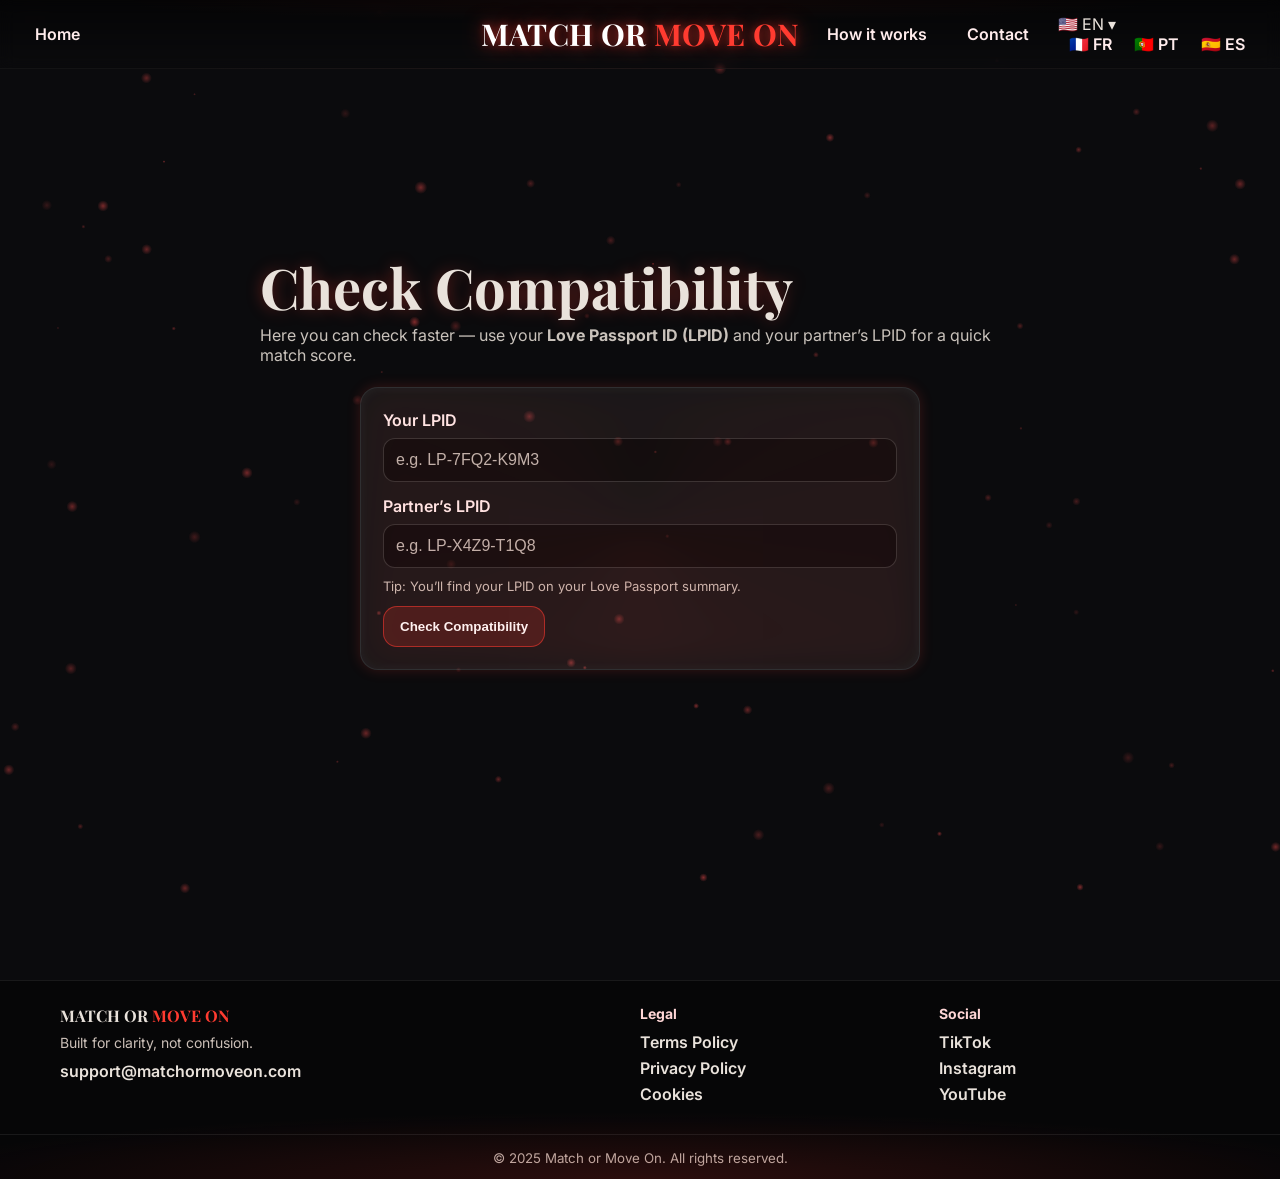
==== compatibility.html @ 6c951131 "compatibility.html" ====
<!DOCTYPE html>
<html lang="en">
<head>
<meta charset="UTF-8"/>
<meta name="viewport" content="width=device-width, initial-scale=1, maximum-scale=1, user-scalable=no">
<title>Compatibility Test — Match or Move On</title>

<link rel="preconnect" href="https://fonts.gstatic.com" crossorigin>
<link href="https://fonts.googleapis.com/css2?family=Inter:wght@400;600&family=Playfair+Display:wght@700&display=swap" rel="stylesheet">

<style>
  :root{ --bg:#0b0b0d; --text:#e9e2db; --muted:#c9c2bb; --rose:#ff3b30; --glass:rgba(255,255,255,.05); }
  *{box-sizing:border-box}
  html,body{height:100%}
  body{
    margin:0;color:var(--text);overflow-x:hidden;
    font-family:Inter,system-ui,-apple-system,Segoe UI,Roboto,Arial;background:var(--bg)
  }

  /* layers */
  #sparks{position:fixed;inset:0;z-index:0;pointer-events:none}
  .bg-float{position:fixed;inset:0;z-index:1;pointer-events:none;overflow:hidden}

  /* NAV (cohérente avec le site) */
  .nav{
    position:fixed;top:0;left:0;right:0;z-index:6;display:grid;
    grid-template-columns:1fr auto 1fr;align-items:center;
    padding:14px 24px;backdrop-filter:blur(8px);
    background:linear-gradient(to bottom,rgba(0,0,0,.55),rgba(0,0,0,0)),
               radial-gradient(70% 50% at 50% 0%,rgba(255,59,48,.10),transparent 60%);
    border-bottom:1px solid rgba(255,255,255,.06)
  }
  .nav-left{justify-self:start}
  .nav-left a{color:#ffecec;text-decoration:none;font-weight:600;padding:8px 10px;border-radius:12px;border:1px solid transparent}
  .nav-left a:hover{border-color:rgba(255,59,48,.45);background:rgba(255,59,48,.10)}
  .logo-neon{
    justify-self:center;font-family:"Playfair Display",serif;font-weight:700;letter-spacing:.35px;
    font-size:clamp(18px,2.4vw,30px);color:#fff;text-transform:uppercase;white-space:nowrap;
    text-shadow:0 0 20px rgba(255,59,48,.65),0 0 8px rgba(255,59,48,.45)
  }
  .logo-neon .accent{color:var(--rose)}
  .nav-right{justify-self:end;display:flex;gap:18px;align-items:center}
  .nav-right a{color:#ffecec;text-decoration:none;font-weight:600;padding:8px 10px;border-radius:12px;border:1px solid transparent}
  .nav-right a:hover{border-color:rgba(255,59,48,.45);background:rgba(255,59,48,.10)}

  /* PAGE */
  .wrap{
    position:relative;z-index:2;min-height:100vh;display:flex;align-items:center;justify-content:center;
    padding:120px 20px 92px
  }
  .page{max-width:min(980px,94vw)}
  .page h1{
    font-family:"Playfair Display",serif;font-size:clamp(34px,5.6vw,56px);line-height:1.05;margin:0 0 8px;
    text-shadow:0 0 16px rgba(255,59,48,.35)
  }
  .lead{color:var(--muted);margin:6px 0 22px;max-width:760px}

  /* CARD */
  .compat-card{
    position:relative;background:var(--glass);
    border:1px solid rgba(255,255,255,.10);border-radius:18px;padding:22px;
    box-shadow:0 0 14px rgba(255,59,48,.18), inset 0 0 12px rgba(255,255,255,.06);
    overflow:hidden;max-width:560px;margin:0 auto
  }
  .compat-card::before{
    content:"";position:absolute;inset:-2px;border-radius:20px;
    background:conic-gradient(from 180deg, rgba(255,59,48,.55), rgba(255,59,48,.15), rgba(255,59,48,.55));
    filter:blur(18px);opacity:.18;pointer-events:none;
  }

  .field{display:grid;gap:8px;margin-bottom:14px}
  .field label{font-weight:600;color:#ffecec}
  .input{
    width:100%;padding:12px 12px;border-radius:12px;border:1px solid rgba(255,255,255,.16);
    background:rgba(0,0,0,.4);color:#fff;outline:none;font-size:16px
  }
  .input::placeholder{color:#bfb7b0}
  .input:focus{
    border-color:rgba(255,59,48,.65);
    box-shadow:0 0 0 3px rgba(255,59,48,.18), 0 8px 24px rgba(255,59,48,.18) inset;
    background:rgba(0,0,0,.5);
  }

  .hint{font-size:13px;color:#cbbfb7;margin:-4px 0 12px}
  .actions{display:flex;gap:10px;align-items:center;flex-wrap:wrap}
  .btn{
    display:inline-block;text-decoration:none;color:#fff;font-weight:700;border-radius:14px;
    padding:12px 16px;border:1px solid rgba(255,59,48,.55);background:rgba(255,59,48,.18);cursor:pointer
  }
  .btn:hover{background:rgba(255,59,48,.24)}
  .result{
    margin-top:16px;border-radius:14px;padding:16px;background:rgba(255,59,48,.10);
    box-shadow:inset 0 0 10px rgba(255,59,48,.22);display:none;text-align:center
  }
  .score{font-size:26px;font-weight:800;color:#fff;text-shadow:0 0 12px rgba(255,59,48,.55)}
  .cta-mini{font-size:14px;color:#e8ddd5;margin-top:8px}

  /* FOOTER */
  .site-footer{margin-top:80px;background:rgba(0,0,0,.45);border-top:1px solid rgba(255,255,255,.08);position:relative;overflow:hidden}
  .site-footer::before{content:"";position:absolute;inset:auto -20% 0 -20%;height:120px;
    background:radial-gradient(60% 80% at 50% 100%, rgba(255,59,48,.15), transparent 70%);pointer-events:none}
  .site-footer .f-wrap{max-width:1200px;margin:0 auto;padding:24px 20px;display:grid;grid-template-columns:2fr 1fr 1fr;gap:18px}
  .site-footer .f-col h4{margin:0 0 10px;font-size:14px;color:#ffd6d6}
  .site-footer .brand-title{font-family:"Playfair Display",serif;font-weight:700}
  .site-footer .brand-title span{color:var(--rose)}
  .site-footer .tag{margin:8px 0 10px;color:#cbbfb7;font-size:14px}
  .site-footer a{display:block;color:#e9e2db;text-decoration:none;margin:6px 0;font-weight:600}
  .site-footer a:hover{color:var(--rose)}
  .site-footer .f-bottom{border-top:1px solid rgba(255,255,255,.08);text-align:center;padding:12px 16px;color:#b9b1aa}

  /* MOBILE */
  @media (max-width:768px){
    .nav{display:flex;flex-wrap:wrap;gap:8px 12px;padding:10px 12px}
    .logo-neon{order:0;width:100%;text-align:center;font-size:clamp(16px,5.2vw,22px)}
    .nav-left{order:1}
    .nav-right{order:1;margin-left:auto;display:flex;gap:14px;align-items:center}
    .nav-left a,.nav-right a{font-size:14px}
    .wrap{padding-top:112px}
    .site-footer .f-wrap{grid-template-columns:1fr;text-align:center}
    .site-footer .f-bottom{padding:10px 14px;font-size:12px}
  }
</style>
</head>
<body>

<!-- background sparkles -->
<canvas id="sparks"></canvas>
<div class="bg-float" id="hearts"></div>


  <!-- NAV -->
<nav class="nav">
  <div class="nav-left"><a href="index.html">Home</a></div>
  <div class="logo-neon">MATCH OR <span class="accent">MOVE ON</span></div>
  <div class="nav-right">
    <a href="how-it-works.html">How it works</a>
    <a href="contact.html" aria-current="page">Contact</a>
    <div class="lang" id="lang">
      <div class="lang-current" id="langBtn">🇺🇸 EN ▾</div>
      <div class="lang-menu" id="langMenu">
        <a href="index-fr.html">🇫🇷 FR</a><a href="index-pt.html">🇵🇹 PT</a><a href="index-es.html">🇪🇸 ES</a>
      </div>
    </div>
  </div>
</nav>


<main class="wrap">
  <section class="page">
    <h1>Check Compatibility</h1>
    <p class="lead">Here you can check faster — use your <b>Love Passport ID (LPID)</b> and your partner’s LPID for a quick match score.</p>

    <div class="compat-card">
      <div class="field">
        <label for="myID">Your LPID</label>
        <input class="input" id="myID" placeholder="e.g. LP-7FQ2-K9M3" autocomplete="off">
      </div>

      <div class="field">
        <label for="partnerID">Partner’s LPID</label>
        <input class="input" id="partnerID" placeholder="e.g. LP-X4Z9-T1Q8" autocomplete="off">
      </div>

      <div class="hint">Tip: You’ll find your LPID on your Love Passport summary.</div>

      <div class="actions">
        <button class="btn" id="checkBtn">Check Compatibility</button>
      </div>

      <div id="result" class="result">
        <!-- filled by JS -->
      </div>
    </div>
  </section>
</main>

<footer class="site-footer">
  <div class="f-wrap">
    <div class="f-col brand">
      <div class="brand-title">MATCH OR <span>MOVE ON</span></div>
      <p class="tag">Built for clarity, not confusion.</p>
      <a href="mailto:support@matchormoveon.com">support@matchormoveon.com</a>
    </div>
    <nav class="f-col legal">
      <h4>Legal</h4>
      <a href="terms.html">Terms Policy</a>
      <a href="privacy.html">Privacy Policy</a>
      <a href="cookies.html">Cookies</a>
    </nav>
    <div class="f-col social">
      <h4>Social</h4>
      <a href="https://tiktok.com">TikTok</a>
      <a href="https://instagram.com">Instagram</a>
      <a href="https://youtube.com">YouTube</a>
    </div>
  </div>
  <div class="f-bottom"><small>© 2025 Match or Move On. All rights reserved.</small></div>
</footer>

<!-- SPARKLES -->
<script>
const s=document.getElementById('sparks'),ctx=s.getContext('2d');let W,H,PS;
function size(){W=s.width=innerWidth;H=s.height=innerHeight;
  const n=Math.min(140,Math.floor(W*H/14000));
  PS=Array.from({length:n},()=>({x:Math.random()*W,y:Math.random()*H,r:Math.random()*1.8+.4,a:Math.random()*6.28,s:Math.random()*.45+.12,o:Math.random()*.35+.15}));
}
function loop(){ctx.clearRect(0,0,W,H);
  for(const p of PS){p.a+=.0028;p.x+=Math.cos(p.a)*p.s;p.y+=Math.sin(p.a)*p.s*.45;
    if(p.x<-10)p.x=W+10;if(p.x>W+10)p.x=-10;if(p.y<-10)p.y=H+10;if(p.y>H+10)p.y=-10;
    const g=ctx.createRadialGradient(p.x,p.y,0,p.x,p.y,p.r*3);g.addColorStop(0,`rgba(255,80,80,${p.o})`);g.addColorStop(1,'rgba(255,80,80,0)');
    ctx.fillStyle=g;ctx.beginPath();ctx.arc(p.x,p.y,p.r*3,0,6.28);ctx.fill();}
  requestAnimationFrame(loop);
}
addEventListener('resize',size);size();loop();
</script>

<!-- COMPAT JS (MVP: score simulé) -->
<script>
document.getElementById('checkBtn').addEventListener('click', ()=>{
  const myID=document.getElementById('myID').value.trim();
  const partnerID=document.getElementById('partnerID').value.trim();
  const box=document.getElementById('result');

  if(!myID || !partnerID){
    box.style.display='block';
    box.innerHTML='⚠️ Please enter both LPIDs.';
    return;
  }

  // TODO: remplacer par appel API réel plus tard
  const score=Math.floor(Math.random()*41)+60; // 60–100
  box.style.display='block';
  box.innerHTML = `
    <div class="score">${score}% match</div>
    <div class="cta-mini" style="margin-top:10px">
      Want to know why it’s ${score}%?<br>
      Discover the strengths and the challenges of your match.<br>
      <strong>Unlock full report for $4.99</strong>.
    </div>
  `;
});
</script>

</body>
</html>
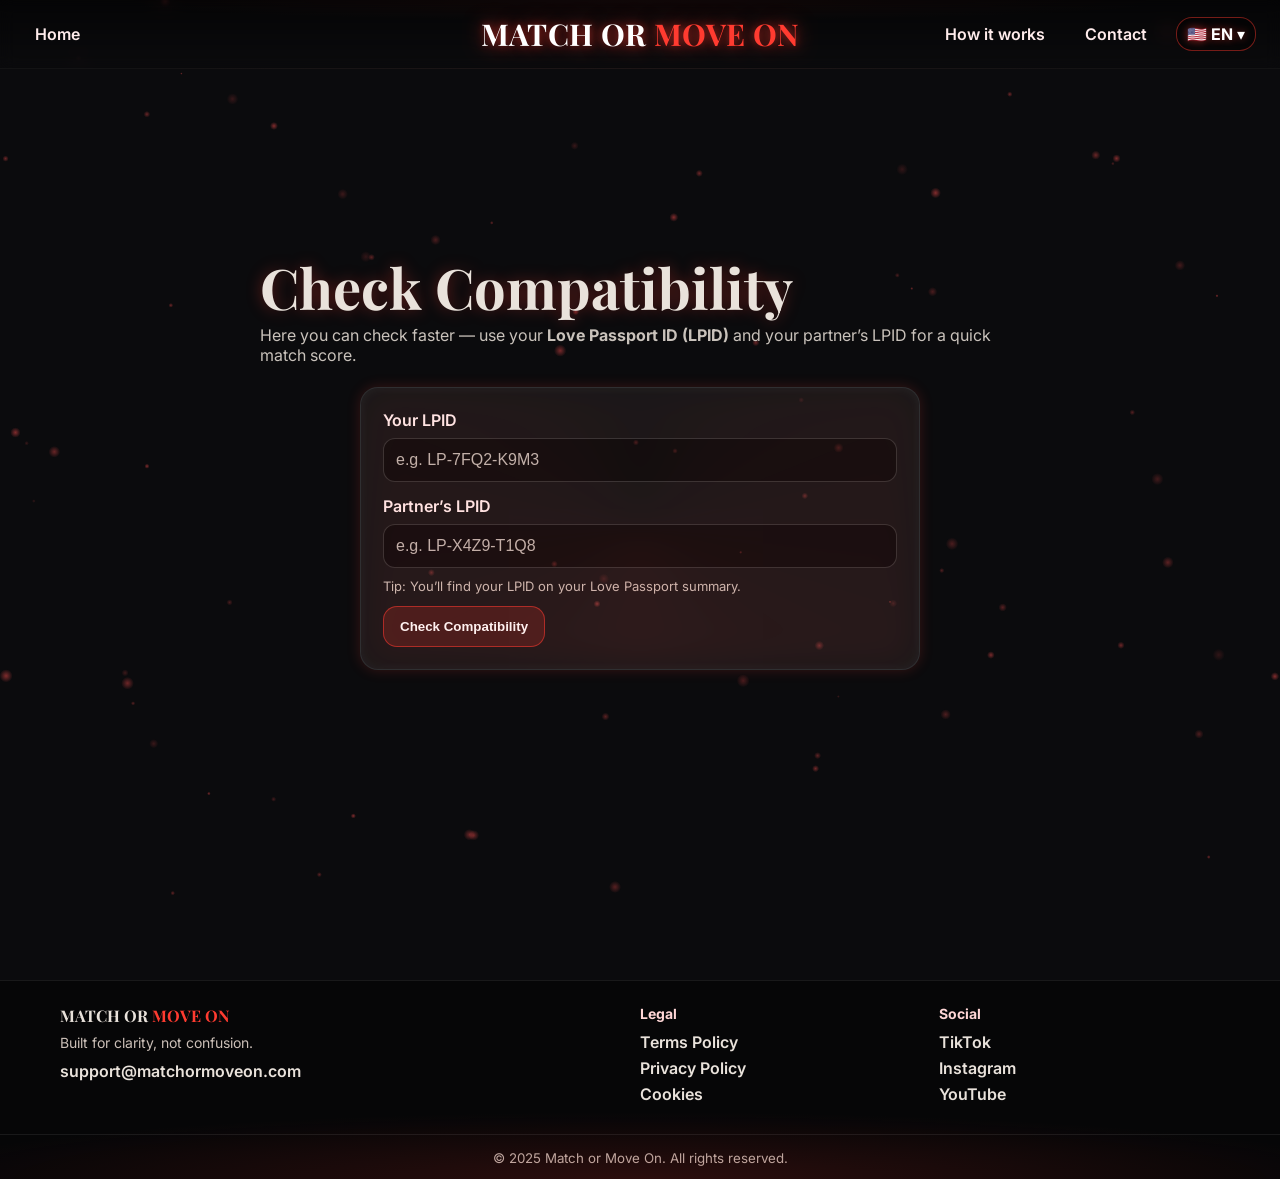
==== commit 5b5a4b3f: "compatibility.html" ====
--- a/compatibility.html
+++ b/compatibility.html
@@ -17,6 +17,20 @@
     font-family:Inter,system-ui,-apple-system,Segoe UI,Roboto,Arial;background:var(--bg)
   }
 
+ /* languages */
+  .lang{position:relative;z-index:10}
+  .lang-current{display:flex;align-items:center;gap:6px;background:rgba(0,0,0,.45);color:#fff;
+    border:1px solid rgba(255,59,48,.45);padding:6px 10px;border-radius:16px;font-weight:700;cursor:pointer;
+    text-shadow:0 0 8px rgba(255,59,48,.55); user-select:none}
+  .lang-menu{position:absolute;right:0;top:115%;display:none;flex-direction:column;gap:6px;
+    background:rgba(0,0,0,.8);border:1px solid rgba(255,59,48,.45);border-radius:12px;padding:8px;max-height:50vh;overflow:auto}
+  .lang.open .lang-menu{display:flex}
+  @media (hover:hover){ .lang:hover .lang-menu{display:flex} }
+  .lang-menu a{color:#fff;text-decoration:none;font-weight:600;padding:6px 10px;border-radius:10px}
+  .lang-menu a:hover{background:rgba(255,59,48,.12)}
+
+
+  
   /* layers */
   #sparks{position:fixed;inset:0;z-index:0;pointer-events:none}
   .bg-float{position:fixed;inset:0;z-index:1;pointer-events:none;overflow:hidden}
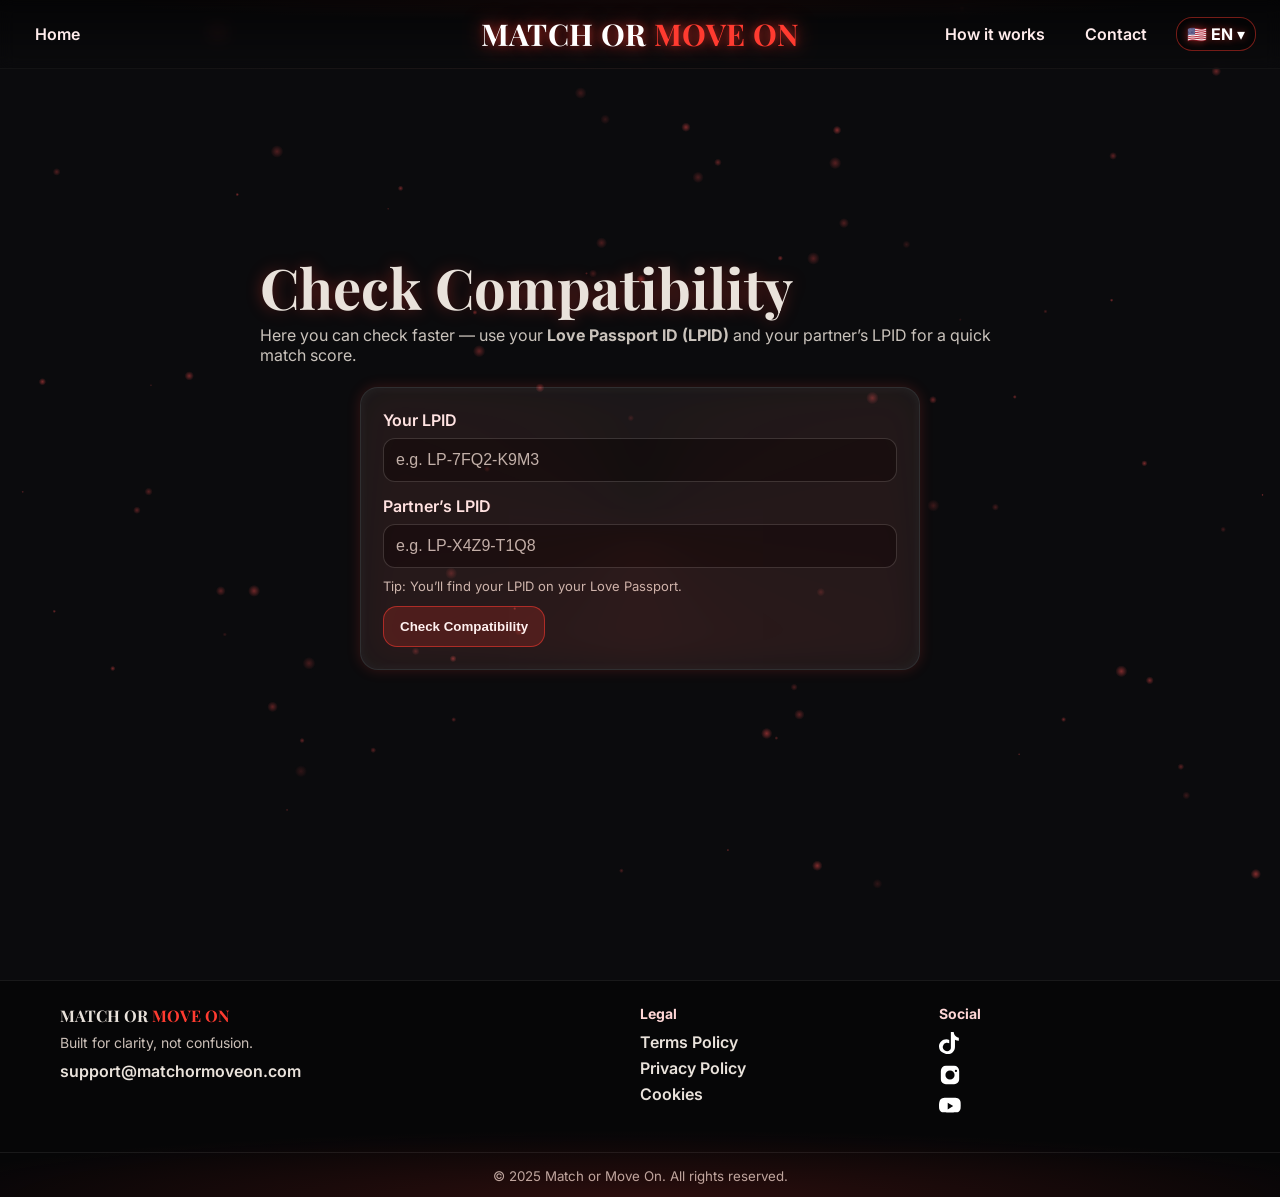
==== commit 6c66c2a9: "compatibility.html" ====
--- a/compatibility.html
+++ b/compatibility.html
@@ -175,7 +175,7 @@
         <input class="input" id="partnerID" placeholder="e.g. LP-X4Z9-T1Q8" autocomplete="off">
       </div>
 
-      <div class="hint">Tip: You’ll find your LPID on your Love Passport summary.</div>
+      <div class="hint">Tip: You’ll find your LPID on your Love Passport.</div>
 
       <div class="actions">
         <button class="btn" id="checkBtn">Check Compatibility</button>
@@ -188,24 +188,41 @@
   </section>
 </main>
 
-<footer class="site-footer">
+<!-- FOOTER -->
+<footer class="site-footer" id="footer">
   <div class="f-wrap">
     <div class="f-col brand">
       <div class="brand-title">MATCH OR <span>MOVE ON</span></div>
       <p class="tag">Built for clarity, not confusion.</p>
-      <a href="mailto:support@matchormoveon.com">support@matchormoveon.com</a>
-    </div>
+      <a class="mail" href="mailto:support@matchormoveon.com">support@matchormoveon.com</a>
+    </div>
+
     <nav class="f-col legal">
       <h4>Legal</h4>
       <a href="terms.html">Terms Policy</a>
       <a href="privacy.html">Privacy Policy</a>
       <a href="cookies.html">Cookies</a>
     </nav>
+
     <div class="f-col social">
       <h4>Social</h4>
-      <a href="https://tiktok.com">TikTok</a>
-      <a href="https://instagram.com">Instagram</a>
-      <a href="https://youtube.com">YouTube</a>
+      <div class="icons">
+        <a href="https://tiktok.com" aria-label="TikTok">
+          <svg xmlns="http://www.w3.org/2000/svg" width="22" height="22" fill="white" viewBox="0 0 24 24">
+            <path d="M12.72 0h3.33c.1 1.56.7 3.04 1.7 4.2 1 1.18 2.4 1.93 3.9 2.07v3.39c-1.47-.05-2.94-.42-4.23-1.15v7.73c0 4.38-3.57 7.96-7.96 7.96-1.54 0-3.04-.46-4.33-1.31A7.96 7.96 0 0 1 0 15.96c0-4.39 3.57-7.96 7.96-7.96 1.1 0 2.2.24 3.21.68v3.68a4.57 4.57 0 0 0-3.21-.68 4.58 4.58 0 0 0-3.65 3.48 4.57 4.57 0 0 0 7.54 4.56c.69-.6 1.11-1.48 1.1-2.4V0Z"/>
+          </svg>
+        </a>
+        <a href="https://instagram.com" aria-label="Instagram">
+          <svg xmlns="http://www.w3.org/2000/svg" width="22" height="22" fill="white" viewBox="0 0 24 24">
+            <path d="M7.5 2h9a5.5 5.5 0 0 1 5.5 5.5v9A5.5 5.5 0 0 1 16.5 22h-9A5.5 5.5 0 0 1 2 16.5v-9A5.5 5.5 0 0 1 7.5 2ZM12 7a5 5 0 1 0 0 10 5 5 0 0 0 0-10Zm6.5-.75a1.25 1.25 0 1 0 0 2.5 1.25 1.25 0 0 0 0-2.5Z"/>
+          </svg>
+        </a>
+        <a href="https://youtube.com" aria-label="YouTube">
+          <svg xmlns="http://www.w3.org/2000/svg" width="22" height="22" fill="white" viewBox="0 0 24 24">
+            <path d="M23.5 6.2c-.2-1.2-.8-2.3-1.7-3-1-.8-2.2-.9-2.7-1C16.1 2 12 2 12 2s-4.1 0-7.1.2c-.5.1-1.7.2-2.7 1-1 .7-1.5 1.8-1.7 3C0 7.4 0 10 0 10s0 2.6.2 3.8c.2 1.2.8 2.3 1.7 3 1 .8 2.3.9 2.8 1C7.9 18 12 18 12 18s4.1 0 7.1-.2c.5-.1 1.7-.2 2.7-1 .9-.7 1.5-1.8 1.7-3 .2-1.2.2-3.8.2-3.8s0-2.6-.2-3.8zM9.5 14.6V7.4L15.5 11 9.5 14.6z"/>
+          </svg>
+        </a>
+      </div>
     </div>
   </div>
   <div class="f-bottom"><small>© 2025 Match or Move On. All rights reserved.</small></div>
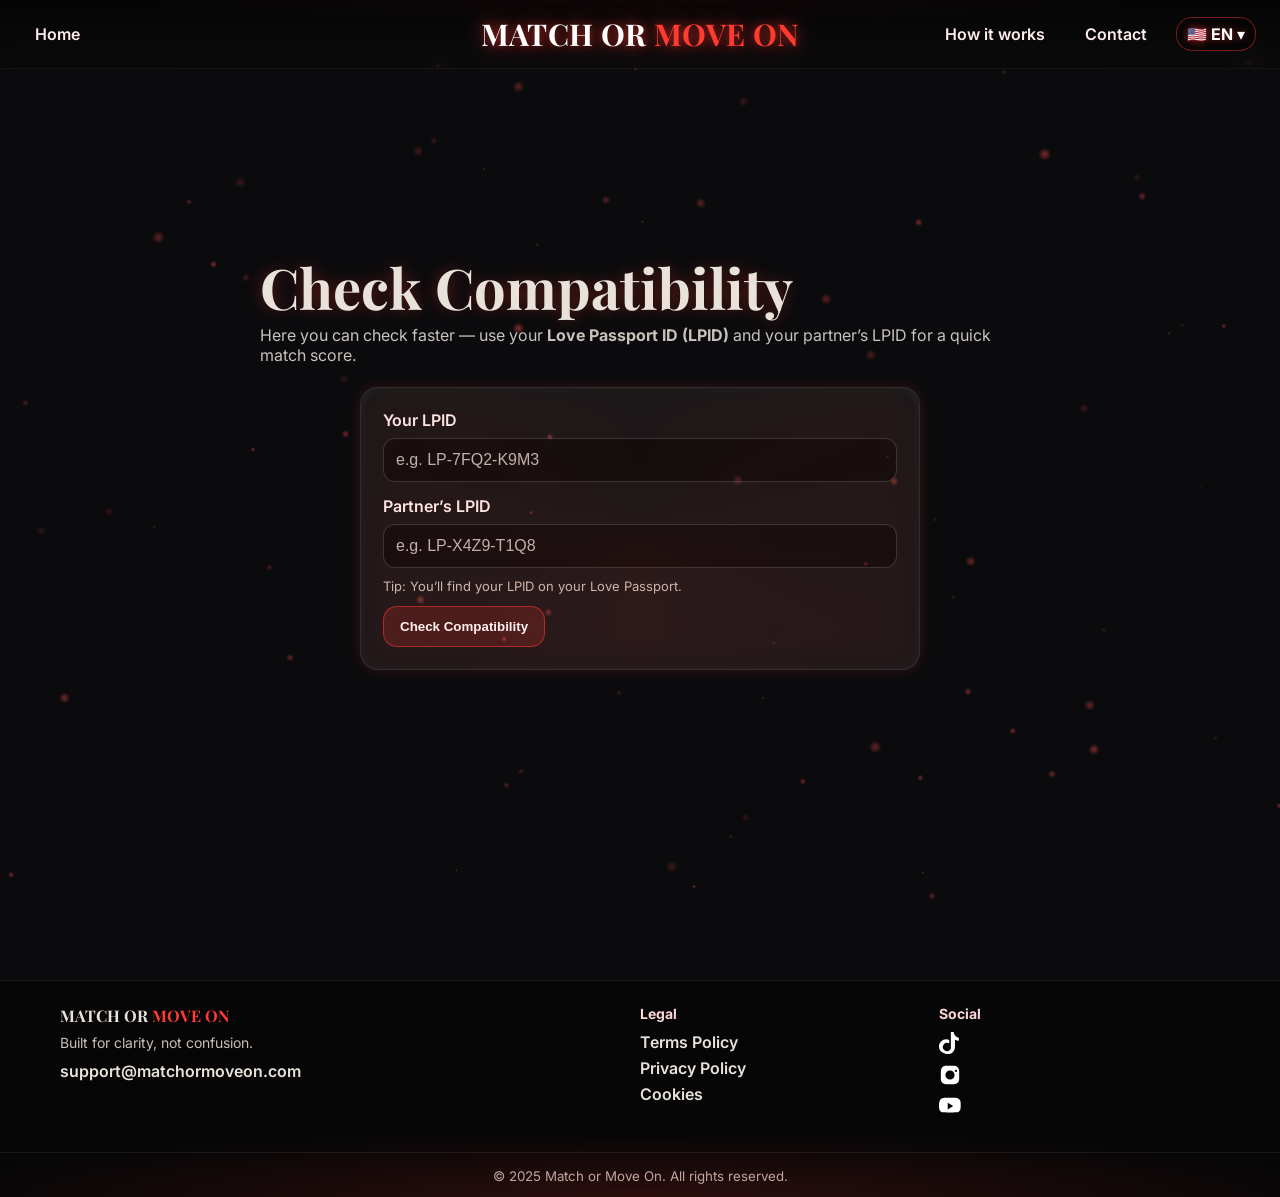
==== commit 2d53bcea: "compatibility.html" ====
--- a/compatibility.html
+++ b/compatibility.html
@@ -34,6 +34,25 @@
   /* layers */
   #sparks{position:fixed;inset:0;z-index:0;pointer-events:none}
   .bg-float{position:fixed;inset:0;z-index:1;pointer-events:none;overflow:hidden}
+
+  /* floating items (hearts) */
+  .float-item{
+    position:absolute;top:100vh;left:0;width:var(--w,48px);height:auto;opacity:.95;
+    filter:drop-shadow(0 8px 18px rgba(255,59,48,.45));
+    transform:translateX(var(--x,0)) translateY(0) rotate(var(--r,0deg));
+    animation:floatUp var(--t,22s) linear infinite, spin var(--spin,18s) linear infinite;
+    will-change:transform,opacity
+  }
+  @keyframes floatUp{
+    0%{transform:translateX(var(--x,0)) translateY(0) rotate(var(--r,0deg));opacity:0}
+    10%{opacity:1}
+    100%{transform:translateX(calc(var(--x,0) + 40px)) translateY(-120vh) rotate(var(--rEnd,360deg));opacity:0}
+  }
+  @keyframes spin{
+    0%{filter:drop-shadow(0 8px 18px rgba(255,59,48,.45))}
+    50%{filter:drop-shadow(0 12px 26px rgba(255,59,48,.60))}
+    100%{filter:drop-shadow(0 8px 18px rgba(255,59,48,.45))}
+  }
 
   /* NAV (cohérente avec le site) */
   .nav{
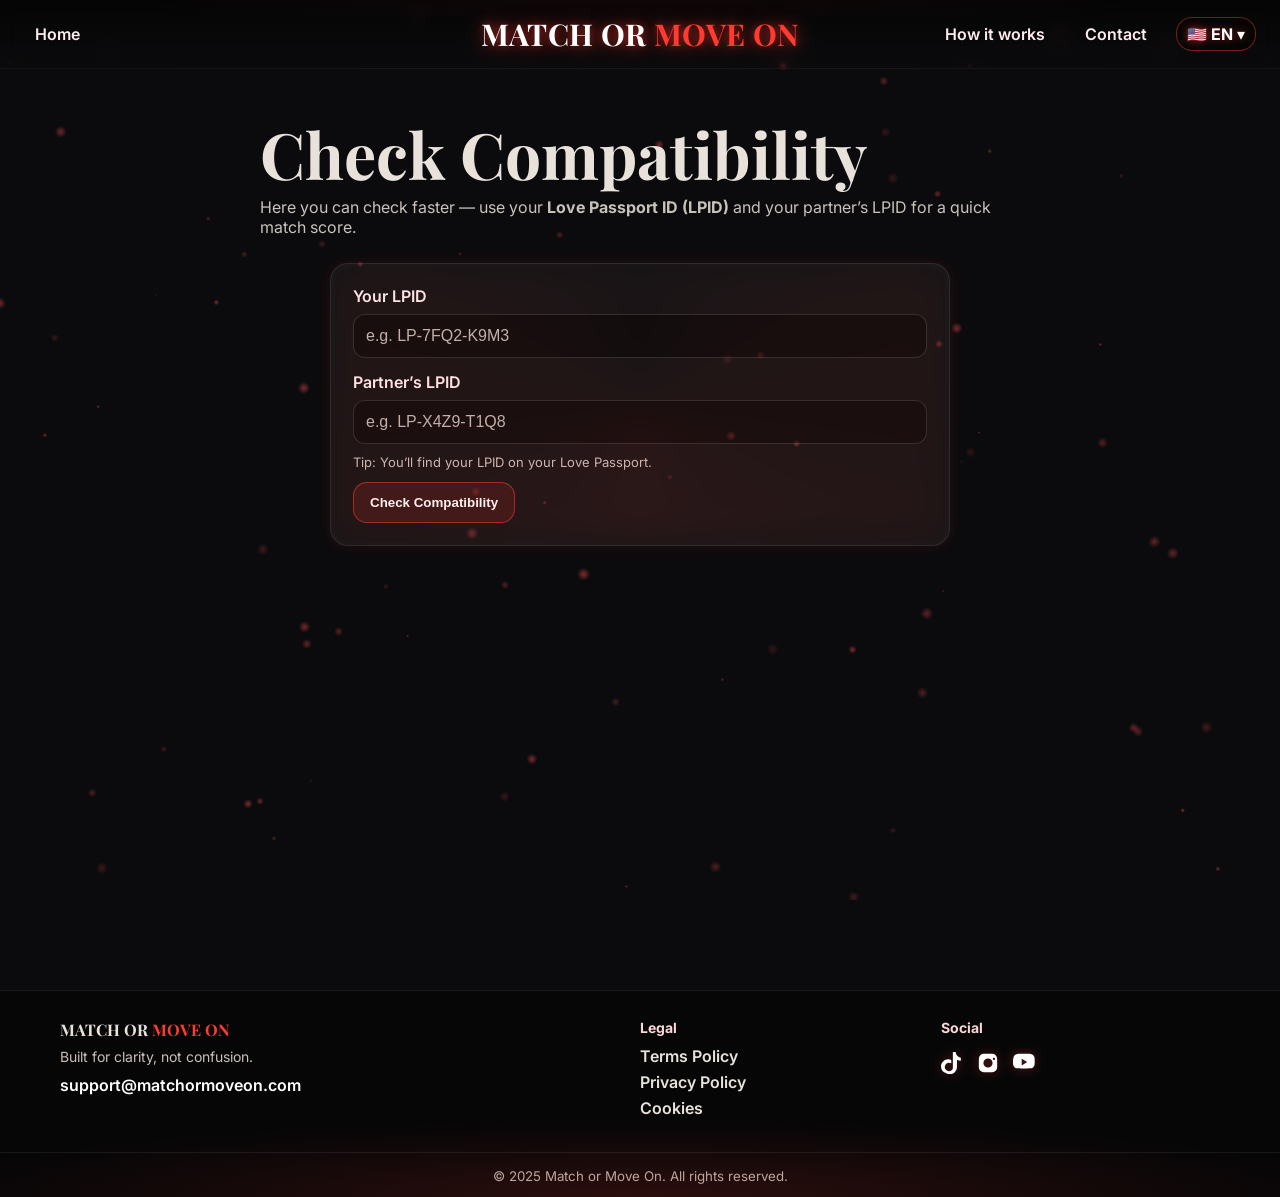
==== commit 9528cc44: "compatibility.html" ====
--- a/compatibility.html
+++ b/compatibility.html
@@ -9,15 +9,33 @@
 <link href="https://fonts.googleapis.com/css2?family=Inter:wght@400;600&family=Playfair+Display:wght@700&display=swap" rel="stylesheet">
 
 <style>
-  :root{ --bg:#0b0b0d; --text:#e9e2db; --muted:#c9c2bb; --rose:#ff3b30; --glass:rgba(255,255,255,.05); }
+  :root{ --bg:#0b0b0d; --text:#e9e2db; --muted:#c9c2bb; --rose:#ff3b30; --glass:rgba(255,255,255,.04); }
   *{box-sizing:border-box}
   html,body{height:100%}
-  body{
-    margin:0;color:var(--text);overflow-x:hidden;
-    font-family:Inter,system-ui,-apple-system,Segoe UI,Roboto,Arial;background:var(--bg)
-  }
-
- /* languages */
+  body{margin:0;color:var(--text);overflow-x:hidden;font-family:Inter,system-ui,-apple-system,Segoe UI,Roboto,Arial;background:var(--bg)}
+
+  /* layers */
+  #sparks{position:fixed;inset:0;z-index:0;pointer-events:none}
+  .bg-float{position:fixed;inset:0;z-index:1;pointer-events:none;overflow:hidden}
+
+  /* NAV (inchangée visuellement — comme contact.html) */
+  .nav{position:fixed;top:0;left:0;right:0;z-index:6;display:grid;grid-template-columns:1fr auto 1fr;align-items:center;
+    padding:14px 24px;backdrop-filter:blur(8px);
+    background:linear-gradient(to bottom,rgba(0,0,0,.55),rgba(0,0,0,0)),
+               radial-gradient(70% 50% at 50% 0%,rgba(255,59,48,.10),transparent 60%);
+    border-bottom:1px solid rgba(255,255,255,.06)}
+  .nav-left{justify-self:start}
+  .nav-left a{color:#ffecec;text-decoration:none;font-weight:600;padding:8px 10px;border-radius:12px;border:1px solid transparent}
+  .nav-left a:hover{border-color:rgba(255,59,48,.45);background:rgba(255,59,48,.10)}
+  .logo-neon{justify-self:center;font-family:"Playfair Display",serif;font-weight:700;letter-spacing:.35px;
+    font-size:clamp(18px,2.4vw,30px);color:#fff;text-transform:uppercase;white-space:nowrap;
+    text-shadow:0 0 20px rgba(255,59,48,.65),0 0 8px rgba(255,59,48,.45)}
+  .logo-neon .accent{color:var(--rose)}
+  .nav-right{justify-self:end;display:flex;gap:18px;align-items:center}
+  .nav-right a{color:#ffecec;text-decoration:none;font-weight:600;padding:8px 10px;border-radius:12px;border:1px solid transparent}
+  .nav-right a:hover{border-color:rgba(255,59,48,.45);background:rgba(255,59,48,.10)}
+
+  /* languages (identique à contact.html) */
   .lang{position:relative;z-index:10}
   .lang-current{display:flex;align-items:center;gap:6px;background:rgba(0,0,0,.45);color:#fff;
     border:1px solid rgba(255,59,48,.45);padding:6px 10px;border-radius:16px;font-weight:700;cursor:pointer;
@@ -29,13 +47,89 @@
   .lang-menu a{color:#fff;text-decoration:none;font-weight:600;padding:6px 10px;border-radius:10px}
   .lang-menu a:hover{background:rgba(255,59,48,.12)}
 
-
-  
-  /* layers */
-  #sparks{position:fixed;inset:0;z-index:0;pointer-events:none}
-  .bg-float{position:fixed;inset:0;z-index:1;pointer-events:none;overflow:hidden}
-
-  /* floating items (hearts) */
+  /* PAGE (comme contact.html) */
+  .wrap{position:relative;z-index:2;min-height:100vh;display:flex;align-items:flex-start;justify-content:center;padding:120px 20px 92px}
+  .page{max-width:min(1200px,94vw)}
+  .page h1{font-family:"Playfair Display",serif;font-size:clamp(34px,5.6vw,64px);line-height:1.05;margin:0 0 10px}
+  .lead{color:var(--muted);margin:6px 0 26px;max-width:760px}
+
+  /* === Carte compat : applique le style de .contact-card sans changer le HTML === */
+  .compat-card{
+    position:relative;background:var(--glass);
+    border:1px solid rgba(255,255,255,.10);border-radius:18px;padding:22px;
+    box-shadow:0 0 14px rgba(255,59,48,.12), inset 0 0 12px rgba(255,255,255,.04);
+    overflow:hidden;max-width:620px;margin:0 auto;
+  }
+  .compat-card::before{
+    content:"";position:absolute;inset:-2px;border-radius:20px;
+    background:conic-gradient(from 180deg, rgba(255,59,48,.55), rgba(255,59,48,.15), rgba(255,59,48,.55));
+    filter:blur(18px);opacity:.18;pointer-events:none;
+  }
+
+  .field{display:grid;gap:8px;margin-bottom:14px}
+  .field label{font-weight:600;color:#ffecec}
+  .input{
+    width:100%;padding:12px 12px;border-radius:12px;border:1px solid rgba(255,255,255,.14);
+    background:rgba(0,0,0,.35);color:#fff;outline:none;
+    transition:border-color .15s ease, box-shadow .15s ease, background .15s ease;
+    font-size:16px;
+  }
+  .input::placeholder{color:#bfb7b0}
+  .input:focus{
+    border-color:rgba(255,59,48,.65);
+    box-shadow:0 0 0 3px rgba(255,59,48,.18), 0 8px 24px rgba(255,59,48,.18) inset;
+    background:rgba(0,0,0,.45);
+  }
+
+  .hint{font-size:13px;color:#cbbfb7;margin:-4px 0 12px}
+  .actions{display:flex;gap:10px;align-items:center;flex-wrap:wrap}
+  .btn{
+    display:inline-block;text-decoration:none;color:#fff;font-weight:700;border-radius:14px;
+    padding:12px 16px;border:1px solid rgba(255,59,48,.55);background:rgba(255,59,48,.14);cursor:pointer
+  }
+  .btn:hover{background:rgba(255,59,48,.20)}
+
+  .result{
+    margin-top:16px;border-radius:14px;padding:16px;background:rgba(255,59,48,.10);
+    box-shadow:inset 0 0 10px rgba(255,59,48,.22);display:none;text-align:center
+  }
+  .score{font-size:26px;font-weight:800;color:#fff;text-shadow:0 0 12px rgba(255,59,48,.55)}
+  .cta-mini{font-size:14px;color:#e8ddd5;margin-top:8px}
+
+  /* FOOTER (comme contact.html) */
+  .site-footer{margin-top:90px;background:rgba(0,0,0,.45);border-top:1px solid rgba(255,255,255,.08);position:relative;overflow:hidden}
+  .site-footer::before{content:"";position:absolute;inset:auto -20% 0 -20%;height:140px;
+    background:radial-gradient(60% 80% at 50% 100%, rgba(255,59,48,.15), transparent 70%);pointer-events:none}
+  .site-footer .f-wrap{max-width:1200px;margin:0 auto;padding:28px 20px;display:grid;grid-template-columns:2fr 1fr 1fr;gap:22px}
+  .site-footer .f-col h4{margin:0 0 10px;font-size:14px;color:#ffd6d6}
+  .site-footer .brand-title{font-family:"Playfair Display",serif;font-weight:700}
+  .site-footer .brand-title span{color:var(--rose)}
+  .site-footer .tag{margin:8px 0 10px;color:#cbbfb7;font-size:14px}
+  .site-footer .mail{color:#fff;text-decoration:none;font-weight:600}
+  .site-footer .mail:hover{color:var(--rose)}
+  .site-footer a{display:block;color:#e9e2db;text-decoration:none;margin:6px 0;font-weight:600}
+  .site-footer a:hover{color:var(--rose)}
+  .site-footer .icons a{display:inline-block;margin-right:10px;font-size:18px;filter:drop-shadow(0 0 6px rgba(255,59,48,.35))}
+  .site-footer .f-bottom{border-top:1px solid rgba(255,255,255,.08);text-align:center;padding:12px 16px;color:#b9b1aa}
+
+  /* MOBILE — identique à contact.html */
+  @media (max-width:768px){
+    .nav{display:flex;flex-wrap:wrap;gap:8px 12px;padding:10px 12px}
+    .logo-neon{order:0;width:100%;text-align:center;font-size:clamp(16px,5.2vw,22px)}
+    .nav-left{order:1}
+    .nav-right{order:1;margin-left:auto;display:flex;gap:14px;align-items:center}
+    .nav-left a,.nav-right a{font-size:14px}
+    .lang-current{font-size:12px;padding:6px 10px}
+
+    .wrap{padding-top:112px}
+    .page{max-width:94vw}
+    .compat-card{max-width:100%}
+    .site-footer .f-wrap{grid-template-columns:1fr;text-align:center}
+    .site-footer .icons a{margin:0 8px}
+    .site-footer .f-bottom{padding:10px 14px;font-size:12px}
+  }
+
+  /* floating items (hearts) – inchangés */
   .float-item{
     position:absolute;top:100vh;left:0;width:var(--w,48px);height:auto;opacity:.95;
     filter:drop-shadow(0 8px 18px rgba(255,59,48,.45));
@@ -53,105 +147,6 @@
     50%{filter:drop-shadow(0 12px 26px rgba(255,59,48,.60))}
     100%{filter:drop-shadow(0 8px 18px rgba(255,59,48,.45))}
   }
-
-  /* NAV (cohérente avec le site) */
-  .nav{
-    position:fixed;top:0;left:0;right:0;z-index:6;display:grid;
-    grid-template-columns:1fr auto 1fr;align-items:center;
-    padding:14px 24px;backdrop-filter:blur(8px);
-    background:linear-gradient(to bottom,rgba(0,0,0,.55),rgba(0,0,0,0)),
-               radial-gradient(70% 50% at 50% 0%,rgba(255,59,48,.10),transparent 60%);
-    border-bottom:1px solid rgba(255,255,255,.06)
-  }
-  .nav-left{justify-self:start}
-  .nav-left a{color:#ffecec;text-decoration:none;font-weight:600;padding:8px 10px;border-radius:12px;border:1px solid transparent}
-  .nav-left a:hover{border-color:rgba(255,59,48,.45);background:rgba(255,59,48,.10)}
-  .logo-neon{
-    justify-self:center;font-family:"Playfair Display",serif;font-weight:700;letter-spacing:.35px;
-    font-size:clamp(18px,2.4vw,30px);color:#fff;text-transform:uppercase;white-space:nowrap;
-    text-shadow:0 0 20px rgba(255,59,48,.65),0 0 8px rgba(255,59,48,.45)
-  }
-  .logo-neon .accent{color:var(--rose)}
-  .nav-right{justify-self:end;display:flex;gap:18px;align-items:center}
-  .nav-right a{color:#ffecec;text-decoration:none;font-weight:600;padding:8px 10px;border-radius:12px;border:1px solid transparent}
-  .nav-right a:hover{border-color:rgba(255,59,48,.45);background:rgba(255,59,48,.10)}
-
-  /* PAGE */
-  .wrap{
-    position:relative;z-index:2;min-height:100vh;display:flex;align-items:center;justify-content:center;
-    padding:120px 20px 92px
-  }
-  .page{max-width:min(980px,94vw)}
-  .page h1{
-    font-family:"Playfair Display",serif;font-size:clamp(34px,5.6vw,56px);line-height:1.05;margin:0 0 8px;
-    text-shadow:0 0 16px rgba(255,59,48,.35)
-  }
-  .lead{color:var(--muted);margin:6px 0 22px;max-width:760px}
-
-  /* CARD */
-  .compat-card{
-    position:relative;background:var(--glass);
-    border:1px solid rgba(255,255,255,.10);border-radius:18px;padding:22px;
-    box-shadow:0 0 14px rgba(255,59,48,.18), inset 0 0 12px rgba(255,255,255,.06);
-    overflow:hidden;max-width:560px;margin:0 auto
-  }
-  .compat-card::before{
-    content:"";position:absolute;inset:-2px;border-radius:20px;
-    background:conic-gradient(from 180deg, rgba(255,59,48,.55), rgba(255,59,48,.15), rgba(255,59,48,.55));
-    filter:blur(18px);opacity:.18;pointer-events:none;
-  }
-
-  .field{display:grid;gap:8px;margin-bottom:14px}
-  .field label{font-weight:600;color:#ffecec}
-  .input{
-    width:100%;padding:12px 12px;border-radius:12px;border:1px solid rgba(255,255,255,.16);
-    background:rgba(0,0,0,.4);color:#fff;outline:none;font-size:16px
-  }
-  .input::placeholder{color:#bfb7b0}
-  .input:focus{
-    border-color:rgba(255,59,48,.65);
-    box-shadow:0 0 0 3px rgba(255,59,48,.18), 0 8px 24px rgba(255,59,48,.18) inset;
-    background:rgba(0,0,0,.5);
-  }
-
-  .hint{font-size:13px;color:#cbbfb7;margin:-4px 0 12px}
-  .actions{display:flex;gap:10px;align-items:center;flex-wrap:wrap}
-  .btn{
-    display:inline-block;text-decoration:none;color:#fff;font-weight:700;border-radius:14px;
-    padding:12px 16px;border:1px solid rgba(255,59,48,.55);background:rgba(255,59,48,.18);cursor:pointer
-  }
-  .btn:hover{background:rgba(255,59,48,.24)}
-  .result{
-    margin-top:16px;border-radius:14px;padding:16px;background:rgba(255,59,48,.10);
-    box-shadow:inset 0 0 10px rgba(255,59,48,.22);display:none;text-align:center
-  }
-  .score{font-size:26px;font-weight:800;color:#fff;text-shadow:0 0 12px rgba(255,59,48,.55)}
-  .cta-mini{font-size:14px;color:#e8ddd5;margin-top:8px}
-
-  /* FOOTER */
-  .site-footer{margin-top:80px;background:rgba(0,0,0,.45);border-top:1px solid rgba(255,255,255,.08);position:relative;overflow:hidden}
-  .site-footer::before{content:"";position:absolute;inset:auto -20% 0 -20%;height:120px;
-    background:radial-gradient(60% 80% at 50% 100%, rgba(255,59,48,.15), transparent 70%);pointer-events:none}
-  .site-footer .f-wrap{max-width:1200px;margin:0 auto;padding:24px 20px;display:grid;grid-template-columns:2fr 1fr 1fr;gap:18px}
-  .site-footer .f-col h4{margin:0 0 10px;font-size:14px;color:#ffd6d6}
-  .site-footer .brand-title{font-family:"Playfair Display",serif;font-weight:700}
-  .site-footer .brand-title span{color:var(--rose)}
-  .site-footer .tag{margin:8px 0 10px;color:#cbbfb7;font-size:14px}
-  .site-footer a{display:block;color:#e9e2db;text-decoration:none;margin:6px 0;font-weight:600}
-  .site-footer a:hover{color:var(--rose)}
-  .site-footer .f-bottom{border-top:1px solid rgba(255,255,255,.08);text-align:center;padding:12px 16px;color:#b9b1aa}
-
-  /* MOBILE */
-  @media (max-width:768px){
-    .nav{display:flex;flex-wrap:wrap;gap:8px 12px;padding:10px 12px}
-    .logo-neon{order:0;width:100%;text-align:center;font-size:clamp(16px,5.2vw,22px)}
-    .nav-left{order:1}
-    .nav-right{order:1;margin-left:auto;display:flex;gap:14px;align-items:center}
-    .nav-left a,.nav-right a{font-size:14px}
-    .wrap{padding-top:112px}
-    .site-footer .f-wrap{grid-template-columns:1fr;text-align:center}
-    .site-footer .f-bottom{padding:10px 14px;font-size:12px}
-  }
 </style>
 </head>
 <body>
@@ -160,8 +155,7 @@
 <canvas id="sparks"></canvas>
 <div class="bg-float" id="hearts"></div>
 
-
-  <!-- NAV -->
+<!-- NAV -->
 <nav class="nav">
   <div class="nav-left"><a href="index.html">Home</a></div>
   <div class="logo-neon">MATCH OR <span class="accent">MOVE ON</span></div>
@@ -177,7 +171,6 @@
   </div>
 </nav>
 
-
 <main class="wrap">
   <section class="page">
     <h1>Check Compatibility</h1>
@@ -200,9 +193,7 @@
         <button class="btn" id="checkBtn">Check Compatibility</button>
       </div>
 
-      <div id="result" class="result">
-        <!-- filled by JS -->
-      </div>
+      <div id="result" class="result"></div>
     </div>
   </section>
 </main>
@@ -227,19 +218,13 @@
       <h4>Social</h4>
       <div class="icons">
         <a href="https://tiktok.com" aria-label="TikTok">
-          <svg xmlns="http://www.w3.org/2000/svg" width="22" height="22" fill="white" viewBox="0 0 24 24">
-            <path d="M12.72 0h3.33c.1 1.56.7 3.04 1.7 4.2 1 1.18 2.4 1.93 3.9 2.07v3.39c-1.47-.05-2.94-.42-4.23-1.15v7.73c0 4.38-3.57 7.96-7.96 7.96-1.54 0-3.04-.46-4.33-1.31A7.96 7.96 0 0 1 0 15.96c0-4.39 3.57-7.96 7.96-7.96 1.1 0 2.2.24 3.21.68v3.68a4.57 4.57 0 0 0-3.21-.68 4.58 4.58 0 0 0-3.65 3.48 4.57 4.57 0 0 0 7.54 4.56c.69-.6 1.11-1.48 1.1-2.4V0Z"/>
-          </svg>
+          <svg xmlns="http://www.w3.org/2000/svg" width="22" height="22" fill="white" viewBox="0 0 24 24"><path d="M12.72 0h3.33c.1 1.56.7 3.04 1.7 4.2 1 1.18 2.4 1.93 3.9 2.07v3.39c-1.47-.05-2.94-.42-4.23-1.15v7.73c0 4.38-3.57 7.96-7.96 7.96-1.54 0-3.04-.46-4.33-1.31A7.96 7.96 0 0 1 0 15.96c0-4.39 3.57-7.96 7.96-7.96 1.1 0 2.2.24 3.21.68v3.68a4.57 4.57 0 0 0-3.21-.68 4.58 4.58 0 0 0-3.65 3.48 4.57 4.57 0 0 0 7.54 4.56c.69-.6 1.11-1.48 1.1-2.4V0Z"/></svg>
         </a>
         <a href="https://instagram.com" aria-label="Instagram">
-          <svg xmlns="http://www.w3.org/2000/svg" width="22" height="22" fill="white" viewBox="0 0 24 24">
-            <path d="M7.5 2h9a5.5 5.5 0 0 1 5.5 5.5v9A5.5 5.5 0 0 1 16.5 22h-9A5.5 5.5 0 0 1 2 16.5v-9A5.5 5.5 0 0 1 7.5 2ZM12 7a5 5 0 1 0 0 10 5 5 0 0 0 0-10Zm6.5-.75a1.25 1.25 0 1 0 0 2.5 1.25 1.25 0 0 0 0-2.5Z"/>
-          </svg>
+          <svg xmlns="http://www.w3.org/2000/svg" width="22" height="22" fill="white" viewBox="0 0 24 24"><path d="M7.5 2h9a5.5 5.5 0 0 1 5.5 5.5v9A5.5 5.5 0 0 1 16.5 22h-9A5.5 5.5 0 0 1 2 16.5v-9A5.5 5.5 0 0 1 7.5 2ZM12 7a5 5 0 1 0 0 10 5 5 0 0 0 0-10Zm6.5-.75a1.25 1.25 0 1 0 0 2.5 1.25 1.25 0 0 0 0-2.5Z"/></svg>
         </a>
         <a href="https://youtube.com" aria-label="YouTube">
-          <svg xmlns="http://www.w3.org/2000/svg" width="22" height="22" fill="white" viewBox="0 0 24 24">
-            <path d="M23.5 6.2c-.2-1.2-.8-2.3-1.7-3-1-.8-2.2-.9-2.7-1C16.1 2 12 2 12 2s-4.1 0-7.1.2c-.5.1-1.7.2-2.7 1-1 .7-1.5 1.8-1.7 3C0 7.4 0 10 0 10s0 2.6.2 3.8c.2 1.2.8 2.3 1.7 3 1 .8 2.3.9 2.8 1C7.9 18 12 18 12 18s4.1 0 7.1-.2c.5-.1 1.7-.2 2.7-1 .9-.7 1.5-1.8 1.7-3 .2-1.2.2-3.8.2-3.8s0-2.6-.2-3.8zM9.5 14.6V7.4L15.5 11 9.5 14.6z"/>
-          </svg>
+          <svg xmlns="http://www.w3.org/2000/svg" width="22" height="22" fill="white" viewBox="0 0 24 24"><path d="M23.5 6.2c-.2-1.2-.8-2.3-1.7-3-1-.8-2.2-.9-2.7-1C16.1 2 12 2 12 2s-4.1 0-7.1.2c-.5.1-1.7.2-2.7 1-1 .7-1.5 1.8-1.7 3C0 7.4 0 10 0 10s0 2.6.2 3.8c.2 1.2.8 2.3 1.7 3 1 .8 2.3.9 2.8 1C7.9 18 12 18 12 18s4.1 0 7.1-.2c.5-.1 1.7-.2 2.7-1 .9-.7 1.5-1.8 1.7-3 .2-1.2.2-3.8.2-3.8s0-2.6-.2-3.8zM9.5 14.6V7.4L15.5 11 9.5 14.6z"/></svg>
         </a>
       </div>
     </div>
@@ -264,7 +249,7 @@
 addEventListener('resize',size);size();loop();
 </script>
 
-<!-- COMPAT JS (MVP: score simulé) -->
+<!-- COMPAT JS (MVP: score simulé — inchangé) -->
 <script>
 document.getElementById('checkBtn').addEventListener('click', ()=>{
   const myID=document.getElementById('myID').value.trim();
@@ -277,7 +262,6 @@
     return;
   }
 
-  // TODO: remplacer par appel API réel plus tard
   const score=Math.floor(Math.random()*41)+60; // 60–100
   box.style.display='block';
   box.innerHTML = `
@@ -299,3 +283,4 @@
 
 
 
+
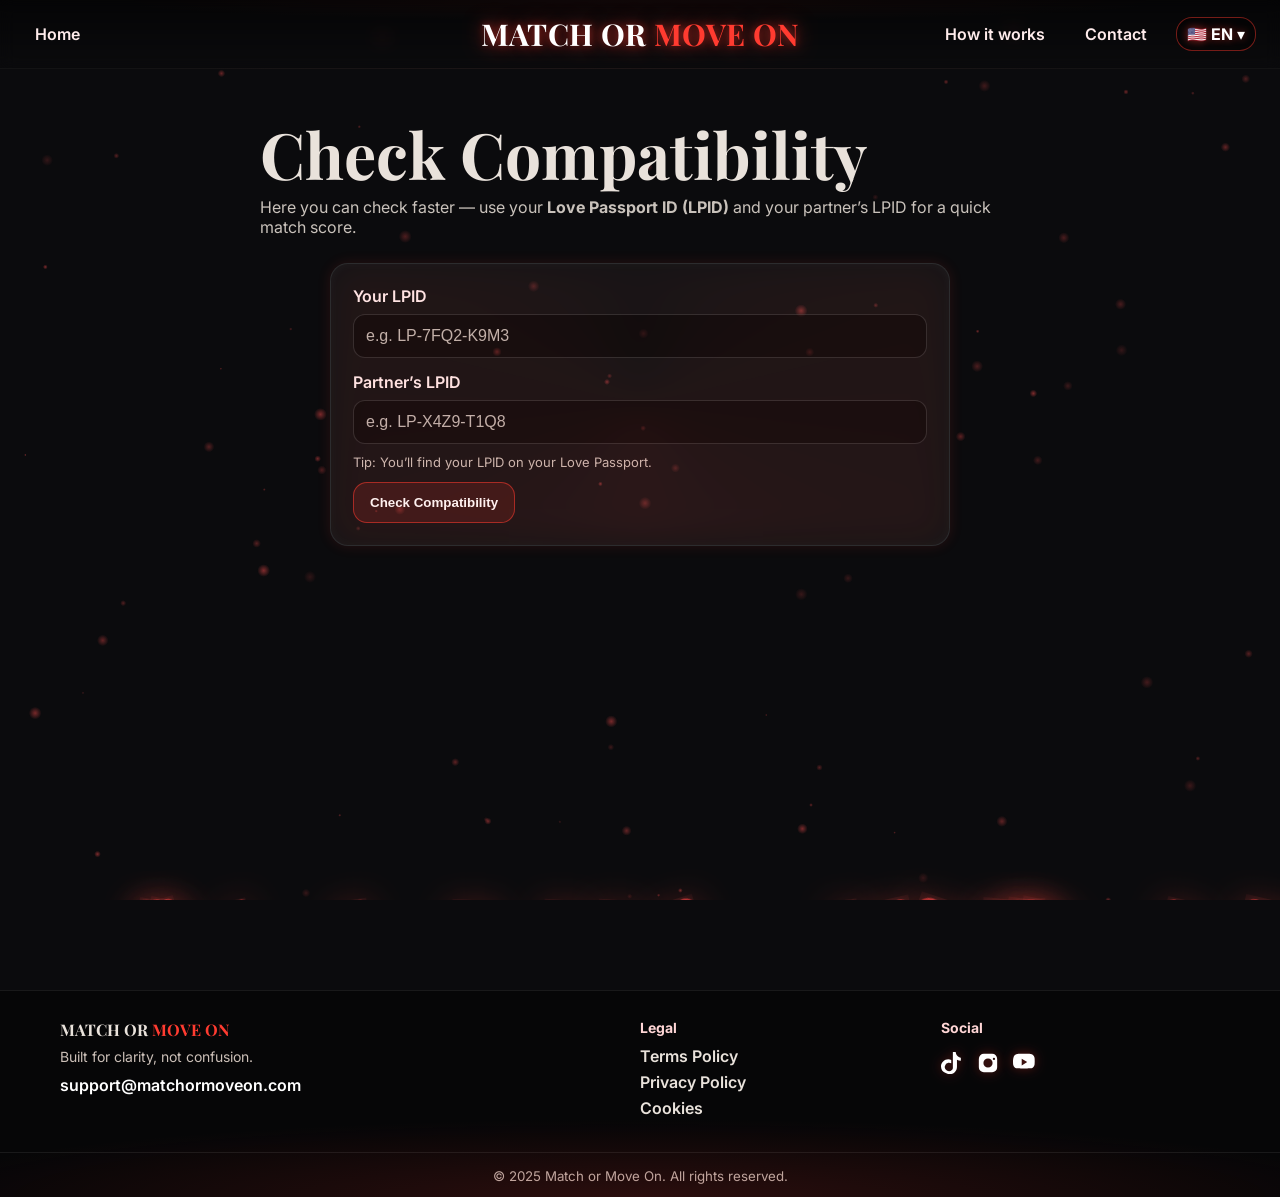
==== commit 9f1ff25a: "compatibility.html" ====
--- a/compatibility.html
+++ b/compatibility.html
@@ -232,7 +232,50 @@
   <div class="f-bottom"><small>© 2025 Match or Move On. All rights reserved.</small></div>
 </footer>
 
+  <!-- FLOATING HEARTS -->
+<script>
+(function(){
+  const LAYER = document.getElementById('hearts'); 
+  if (!LAYER) return;
+
+  const HEART = encodeURIComponent(`<svg xmlns="http://www.w3.org/2000/svg" width="80" height="72" viewBox="0 0 40 36">
+    <defs>
+      <radialGradient id="hg" cx="50%" cy="40%" r="70%">
+        <stop offset="0%" stop-color="#ffd0d4"/>
+        <stop offset="45%" stop-color="#ff5252"/>
+        <stop offset="100%" stop-color="#7c1414"/>
+      </radialGradient>
+    </defs>
+    <g filter="drop-shadow(0 4px 10px rgba(255,80,80,.55))">
+      <path d="M20 34 C5 22,0 16,0 10 C0 5,4 2,8 2 C12 2,15 4,20 9 C25 4,28 2,32 2 C36 2,40 5,40 10 C40 16,35 22,20 34Z" fill="url(#hg)"/>
+      <ellipse cx="14" cy="10" rx="8" ry="4.5" fill="white" opacity=".22"/>
+    </g></svg>`);
+
+  const isM = matchMedia('(max-width:768px)').matches;
+  const COUNT = isM ? 12 : 18;
+  const MIN_W=22, MAX_W=64, MIN_T=18, MAX_T=28;
+
+  function spawn(svg){
+    const el = document.createElement('img');
+    el.src = `data:image/svg+xml;utf8,${svg}`;
+    el.className = 'float-item';
+    el.style.left = Math.random()*100 + 'vw';
+    el.style.setProperty('--w', (MIN_W + Math.random()*(MAX_W - MIN_W)) + 'px');
+    el.style.setProperty('--x', (Math.random()*80 - 40) + 'px');
+    el.style.setProperty('--t', (MIN_T + Math.random()*(MAX_T - MIN_T)) + 's');
+    el.style.setProperty('--r', (Math.random()*40 - 20) + 'deg');
+    el.style.setProperty('--rEnd', (200 + Math.random()*260) + 'deg');
+    el.style.setProperty('--spin', (14 + Math.random()*10) + 's');
+    el.style.animationDelay = (Math.random()*12).toFixed(2) + 's';
+    LAYER.appendChild(el);
+  }
+
+  for (let i = 0; i < COUNT; i++) spawn(HEART);
+})();
+</script>
+  
 <!-- SPARKLES -->
+  
 <script>
 const s=document.getElementById('sparks'),ctx=s.getContext('2d');let W,H,PS;
 function size(){W=s.width=innerWidth;H=s.height=innerHeight;
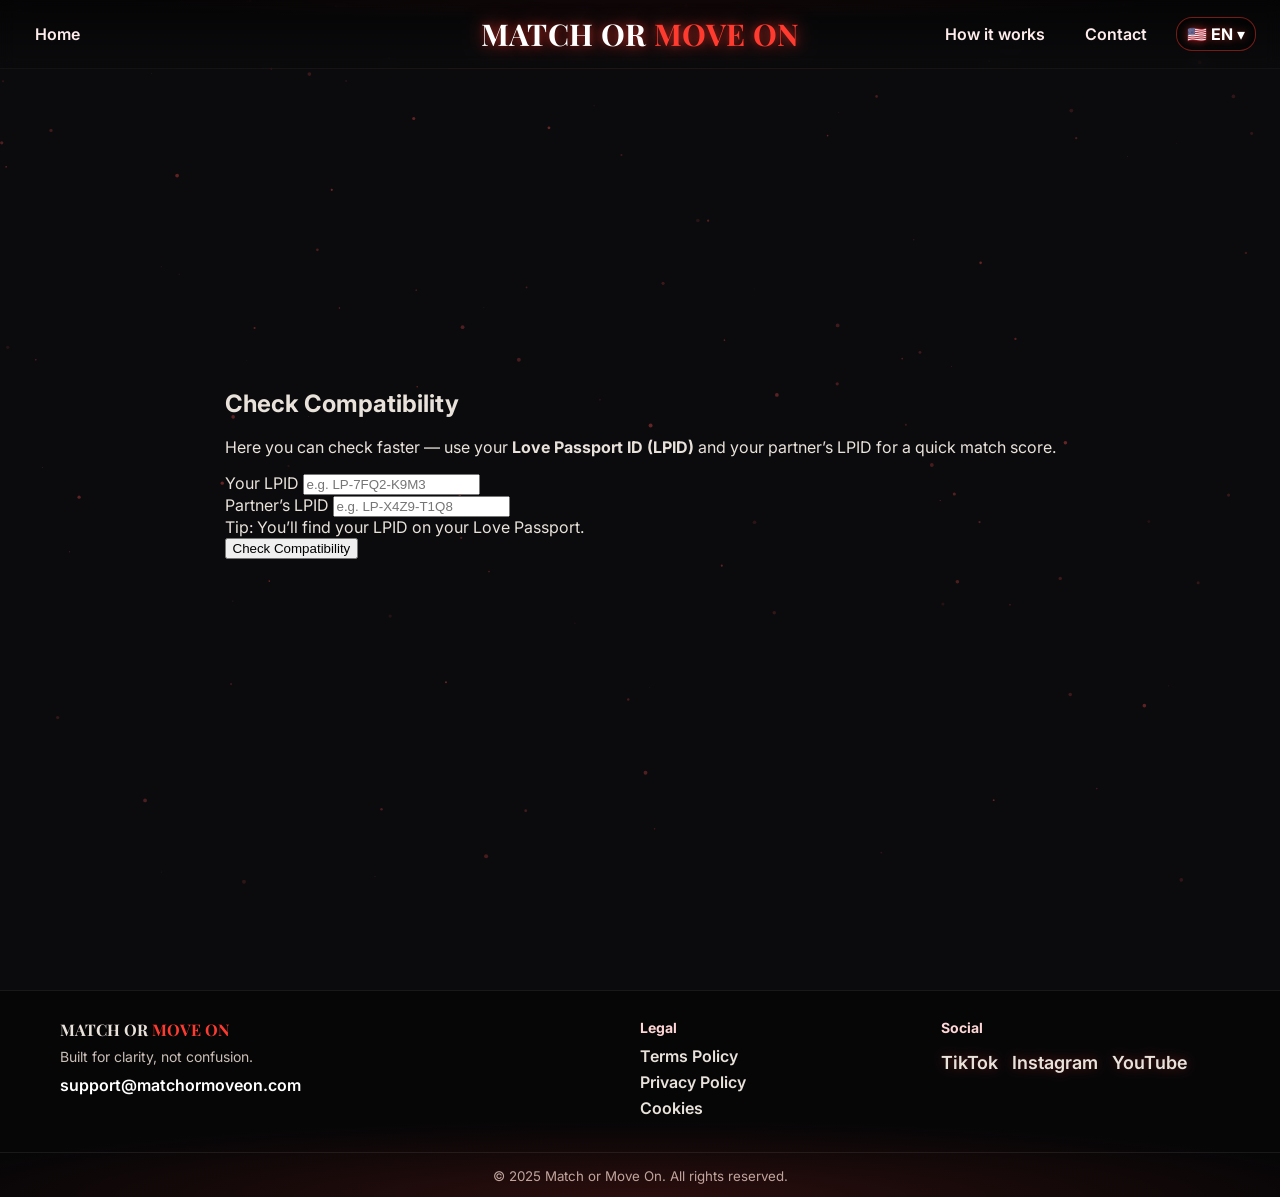
==== commit 3b3310e3: "compatibility.html" ====
--- a/compatibility.html
+++ b/compatibility.html
@@ -1,154 +1,19 @@
 <!DOCTYPE html>
 <html lang="en">
 <head>
-<meta charset="UTF-8"/>
-<meta name="viewport" content="width=device-width, initial-scale=1, maximum-scale=1, user-scalable=no">
-<title>Compatibility Test — Match or Move On</title>
-
-<link rel="preconnect" href="https://fonts.gstatic.com" crossorigin>
-<link href="https://fonts.googleapis.com/css2?family=Inter:wght@400;600&family=Playfair+Display:wght@700&display=swap" rel="stylesheet">
-
-<style>
-  :root{ --bg:#0b0b0d; --text:#e9e2db; --muted:#c9c2bb; --rose:#ff3b30; --glass:rgba(255,255,255,.04); }
-  *{box-sizing:border-box}
-  html,body{height:100%}
-  body{margin:0;color:var(--text);overflow-x:hidden;font-family:Inter,system-ui,-apple-system,Segoe UI,Roboto,Arial;background:var(--bg)}
-
-  /* layers */
-  #sparks{position:fixed;inset:0;z-index:0;pointer-events:none}
-  .bg-float{position:fixed;inset:0;z-index:1;pointer-events:none;overflow:hidden}
-
-  /* NAV (inchangée visuellement — comme contact.html) */
-  .nav{position:fixed;top:0;left:0;right:0;z-index:6;display:grid;grid-template-columns:1fr auto 1fr;align-items:center;
-    padding:14px 24px;backdrop-filter:blur(8px);
-    background:linear-gradient(to bottom,rgba(0,0,0,.55),rgba(0,0,0,0)),
-               radial-gradient(70% 50% at 50% 0%,rgba(255,59,48,.10),transparent 60%);
-    border-bottom:1px solid rgba(255,255,255,.06)}
-  .nav-left{justify-self:start}
-  .nav-left a{color:#ffecec;text-decoration:none;font-weight:600;padding:8px 10px;border-radius:12px;border:1px solid transparent}
-  .nav-left a:hover{border-color:rgba(255,59,48,.45);background:rgba(255,59,48,.10)}
-  .logo-neon{justify-self:center;font-family:"Playfair Display",serif;font-weight:700;letter-spacing:.35px;
-    font-size:clamp(18px,2.4vw,30px);color:#fff;text-transform:uppercase;white-space:nowrap;
-    text-shadow:0 0 20px rgba(255,59,48,.65),0 0 8px rgba(255,59,48,.45)}
-  .logo-neon .accent{color:var(--rose)}
-  .nav-right{justify-self:end;display:flex;gap:18px;align-items:center}
-  .nav-right a{color:#ffecec;text-decoration:none;font-weight:600;padding:8px 10px;border-radius:12px;border:1px solid transparent}
-  .nav-right a:hover{border-color:rgba(255,59,48,.45);background:rgba(255,59,48,.10)}
-
-  /* languages (identique à contact.html) */
-  .lang{position:relative;z-index:10}
-  .lang-current{display:flex;align-items:center;gap:6px;background:rgba(0,0,0,.45);color:#fff;
-    border:1px solid rgba(255,59,48,.45);padding:6px 10px;border-radius:16px;font-weight:700;cursor:pointer;
-    text-shadow:0 0 8px rgba(255,59,48,.55); user-select:none}
-  .lang-menu{position:absolute;right:0;top:115%;display:none;flex-direction:column;gap:6px;
-    background:rgba(0,0,0,.8);border:1px solid rgba(255,59,48,.45);border-radius:12px;padding:8px;max-height:50vh;overflow:auto}
-  .lang.open .lang-menu{display:flex}
-  @media (hover:hover){ .lang:hover .lang-menu{display:flex} }
-  .lang-menu a{color:#fff;text-decoration:none;font-weight:600;padding:6px 10px;border-radius:10px}
-  .lang-menu a:hover{background:rgba(255,59,48,.12)}
-
-  /* PAGE (comme contact.html) */
-  .wrap{position:relative;z-index:2;min-height:100vh;display:flex;align-items:flex-start;justify-content:center;padding:120px 20px 92px}
-  .page{max-width:min(1200px,94vw)}
-  .page h1{font-family:"Playfair Display",serif;font-size:clamp(34px,5.6vw,64px);line-height:1.05;margin:0 0 10px}
-  .lead{color:var(--muted);margin:6px 0 26px;max-width:760px}
-
-  /* === Carte compat : applique le style de .contact-card sans changer le HTML === */
-  .compat-card{
-    position:relative;background:var(--glass);
-    border:1px solid rgba(255,255,255,.10);border-radius:18px;padding:22px;
-    box-shadow:0 0 14px rgba(255,59,48,.12), inset 0 0 12px rgba(255,255,255,.04);
-    overflow:hidden;max-width:620px;margin:0 auto;
-  }
-  .compat-card::before{
-    content:"";position:absolute;inset:-2px;border-radius:20px;
-    background:conic-gradient(from 180deg, rgba(255,59,48,.55), rgba(255,59,48,.15), rgba(255,59,48,.55));
-    filter:blur(18px);opacity:.18;pointer-events:none;
-  }
-
-  .field{display:grid;gap:8px;margin-bottom:14px}
-  .field label{font-weight:600;color:#ffecec}
-  .input{
-    width:100%;padding:12px 12px;border-radius:12px;border:1px solid rgba(255,255,255,.14);
-    background:rgba(0,0,0,.35);color:#fff;outline:none;
-    transition:border-color .15s ease, box-shadow .15s ease, background .15s ease;
-    font-size:16px;
-  }
-  .input::placeholder{color:#bfb7b0}
-  .input:focus{
-    border-color:rgba(255,59,48,.65);
-    box-shadow:0 0 0 3px rgba(255,59,48,.18), 0 8px 24px rgba(255,59,48,.18) inset;
-    background:rgba(0,0,0,.45);
-  }
-
-  .hint{font-size:13px;color:#cbbfb7;margin:-4px 0 12px}
-  .actions{display:flex;gap:10px;align-items:center;flex-wrap:wrap}
-  .btn{
-    display:inline-block;text-decoration:none;color:#fff;font-weight:700;border-radius:14px;
-    padding:12px 16px;border:1px solid rgba(255,59,48,.55);background:rgba(255,59,48,.14);cursor:pointer
-  }
-  .btn:hover{background:rgba(255,59,48,.20)}
-
-  .result{
-    margin-top:16px;border-radius:14px;padding:16px;background:rgba(255,59,48,.10);
-    box-shadow:inset 0 0 10px rgba(255,59,48,.22);display:none;text-align:center
-  }
-  .score{font-size:26px;font-weight:800;color:#fff;text-shadow:0 0 12px rgba(255,59,48,.55)}
-  .cta-mini{font-size:14px;color:#e8ddd5;margin-top:8px}
-
-  /* FOOTER (comme contact.html) */
-  .site-footer{margin-top:90px;background:rgba(0,0,0,.45);border-top:1px solid rgba(255,255,255,.08);position:relative;overflow:hidden}
-  .site-footer::before{content:"";position:absolute;inset:auto -20% 0 -20%;height:140px;
-    background:radial-gradient(60% 80% at 50% 100%, rgba(255,59,48,.15), transparent 70%);pointer-events:none}
-  .site-footer .f-wrap{max-width:1200px;margin:0 auto;padding:28px 20px;display:grid;grid-template-columns:2fr 1fr 1fr;gap:22px}
-  .site-footer .f-col h4{margin:0 0 10px;font-size:14px;color:#ffd6d6}
-  .site-footer .brand-title{font-family:"Playfair Display",serif;font-weight:700}
-  .site-footer .brand-title span{color:var(--rose)}
-  .site-footer .tag{margin:8px 0 10px;color:#cbbfb7;font-size:14px}
-  .site-footer .mail{color:#fff;text-decoration:none;font-weight:600}
-  .site-footer .mail:hover{color:var(--rose)}
-  .site-footer a{display:block;color:#e9e2db;text-decoration:none;margin:6px 0;font-weight:600}
-  .site-footer a:hover{color:var(--rose)}
-  .site-footer .icons a{display:inline-block;margin-right:10px;font-size:18px;filter:drop-shadow(0 0 6px rgba(255,59,48,.35))}
-  .site-footer .f-bottom{border-top:1px solid rgba(255,255,255,.08);text-align:center;padding:12px 16px;color:#b9b1aa}
-
-  /* MOBILE — identique à contact.html */
-  @media (max-width:768px){
-    .nav{display:flex;flex-wrap:wrap;gap:8px 12px;padding:10px 12px}
-    .logo-neon{order:0;width:100%;text-align:center;font-size:clamp(16px,5.2vw,22px)}
-    .nav-left{order:1}
-    .nav-right{order:1;margin-left:auto;display:flex;gap:14px;align-items:center}
-    .nav-left a,.nav-right a{font-size:14px}
-    .lang-current{font-size:12px;padding:6px 10px}
-
-    .wrap{padding-top:112px}
-    .page{max-width:94vw}
-    .compat-card{max-width:100%}
-    .site-footer .f-wrap{grid-template-columns:1fr;text-align:center}
-    .site-footer .icons a{margin:0 8px}
-    .site-footer .f-bottom{padding:10px 14px;font-size:12px}
-  }
-
-  /* floating items (hearts) – inchangés */
-  .float-item{
-    position:absolute;top:100vh;left:0;width:var(--w,48px);height:auto;opacity:.95;
-    filter:drop-shadow(0 8px 18px rgba(255,59,48,.45));
-    transform:translateX(var(--x,0)) translateY(0) rotate(var(--r,0deg));
-    animation:floatUp var(--t,22s) linear infinite, spin var(--spin,18s) linear infinite;
-    will-change:transform,opacity
-  }
-  @keyframes floatUp{
-    0%{transform:translateX(var(--x,0)) translateY(0) rotate(var(--r,0deg));opacity:0}
-    10%{opacity:1}
-    100%{transform:translateX(calc(var(--x,0) + 40px)) translateY(-120vh) rotate(var(--rEnd,360deg));opacity:0}
-  }
-  @keyframes spin{
-    0%{filter:drop-shadow(0 8px 18px rgba(255,59,48,.45))}
-    50%{filter:drop-shadow(0 12px 26px rgba(255,59,48,.60))}
-    100%{filter:drop-shadow(0 8px 18px rgba(255,59,48,.45))}
-  }
-</style>
+  <meta charset="UTF-8"/>
+  <meta name="viewport" content="width=device-width, initial-scale=1, maximum-scale=1, user-scalable=no">
+
+  <title>Compatibility Test — Match or Move On</title>
+
+  <!-- Fonts -->
+  <link rel="preconnect" href="https://fonts.gstatic.com" crossorigin>
+  <link href="https://fonts.googleapis.com/css2?family=Inter:wght@400;600&family=Playfair+Display:wght@700&display=swap" rel="stylesheet">
+
+  <!-- MAIN CSS -->
+  <link rel="stylesheet" href="css/main.css">
 </head>
+
 <body>
 
 <!-- background sparkles -->
@@ -157,15 +22,24 @@
 
 <!-- NAV -->
 <nav class="nav">
-  <div class="nav-left"><a href="index.html">Home</a></div>
-  <div class="logo-neon">MATCH OR <span class="accent">MOVE ON</span></div>
+  <div class="nav-left">
+    <a href="index.html">Home</a>
+  </div>
+
+  <div class="logo-neon">
+    MATCH OR <span class="accent">MOVE ON</span>
+  </div>
+
   <div class="nav-right">
     <a href="how-it-works.html">How it works</a>
-    <a href="contact.html" aria-current="page">Contact</a>
+    <a href="contact.html">Contact</a>
+
     <div class="lang" id="lang">
       <div class="lang-current" id="langBtn">🇺🇸 EN ▾</div>
       <div class="lang-menu" id="langMenu">
-        <a href="index-fr.html">🇫🇷 FR</a><a href="index-pt.html">🇵🇹 PT</a><a href="index-es.html">🇪🇸 ES</a>
+        <a href="index-fr.html">🇫🇷 FR</a>
+        <a href="index-pt.html">🇵🇹 PT</a>
+        <a href="index-es.html">🇪🇸 ES</a>
       </div>
     </div>
   </div>
@@ -174,9 +48,13 @@
 <main class="wrap">
   <section class="page">
     <h1>Check Compatibility</h1>
-    <p class="lead">Here you can check faster — use your <b>Love Passport ID (LPID)</b> and your partner’s LPID for a quick match score.</p>
+    <p class="lead">
+      Here you can check faster — use your <b>Love Passport ID (LPID)</b>
+      and your partner’s LPID for a quick match score.
+    </p>
 
     <div class="compat-card">
+
       <div class="field">
         <label for="myID">Your LPID</label>
         <input class="input" id="myID" placeholder="e.g. LP-7FQ2-K9M3" autocomplete="off">
@@ -187,13 +65,16 @@
         <input class="input" id="partnerID" placeholder="e.g. LP-X4Z9-T1Q8" autocomplete="off">
       </div>
 
-      <div class="hint">Tip: You’ll find your LPID on your Love Passport.</div>
+      <div class="hint">
+        Tip: You’ll find your LPID on your Love Passport.
+      </div>
 
       <div class="actions">
         <button class="btn" id="checkBtn">Check Compatibility</button>
       </div>
 
       <div id="result" class="result"></div>
+
     </div>
   </section>
 </main>
@@ -201,10 +82,15 @@
 <!-- FOOTER -->
 <footer class="site-footer" id="footer">
   <div class="f-wrap">
+
     <div class="f-col brand">
-      <div class="brand-title">MATCH OR <span>MOVE ON</span></div>
+      <div class="brand-title">
+        MATCH OR <span>MOVE ON</span>
+      </div>
       <p class="tag">Built for clarity, not confusion.</p>
-      <a class="mail" href="mailto:support@matchormoveon.com">support@matchormoveon.com</a>
+      <a class="mail" href="mailto:support@matchormoveon.com">
+        support@matchormoveon.com
+      </a>
     </div>
 
     <nav class="f-col legal">
@@ -217,25 +103,23 @@
     <div class="f-col social">
       <h4>Social</h4>
       <div class="icons">
-        <a href="https://tiktok.com" aria-label="TikTok">
-          <svg xmlns="http://www.w3.org/2000/svg" width="22" height="22" fill="white" viewBox="0 0 24 24"><path d="M12.72 0h3.33c.1 1.56.7 3.04 1.7 4.2 1 1.18 2.4 1.93 3.9 2.07v3.39c-1.47-.05-2.94-.42-4.23-1.15v7.73c0 4.38-3.57 7.96-7.96 7.96-1.54 0-3.04-.46-4.33-1.31A7.96 7.96 0 0 1 0 15.96c0-4.39 3.57-7.96 7.96-7.96 1.1 0 2.2.24 3.21.68v3.68a4.57 4.57 0 0 0-3.21-.68 4.58 4.58 0 0 0-3.65 3.48 4.57 4.57 0 0 0 7.54 4.56c.69-.6 1.11-1.48 1.1-2.4V0Z"/></svg>
-        </a>
-        <a href="https://instagram.com" aria-label="Instagram">
-          <svg xmlns="http://www.w3.org/2000/svg" width="22" height="22" fill="white" viewBox="0 0 24 24"><path d="M7.5 2h9a5.5 5.5 0 0 1 5.5 5.5v9A5.5 5.5 0 0 1 16.5 22h-9A5.5 5.5 0 0 1 2 16.5v-9A5.5 5.5 0 0 1 7.5 2ZM12 7a5 5 0 1 0 0 10 5 5 0 0 0 0-10Zm6.5-.75a1.25 1.25 0 1 0 0 2.5 1.25 1.25 0 0 0 0-2.5Z"/></svg>
-        </a>
-        <a href="https://youtube.com" aria-label="YouTube">
-          <svg xmlns="http://www.w3.org/2000/svg" width="22" height="22" fill="white" viewBox="0 0 24 24"><path d="M23.5 6.2c-.2-1.2-.8-2.3-1.7-3-1-.8-2.2-.9-2.7-1C16.1 2 12 2 12 2s-4.1 0-7.1.2c-.5.1-1.7.2-2.7 1-1 .7-1.5 1.8-1.7 3C0 7.4 0 10 0 10s0 2.6.2 3.8c.2 1.2.8 2.3 1.7 3 1 .8 2.3.9 2.8 1C7.9 18 12 18 12 18s4.1 0 7.1-.2c.5-.1 1.7-.2 2.7-1 .9-.7 1.5-1.8 1.7-3 .2-1.2.2-3.8.2-3.8s0-2.6-.2-3.8zM9.5 14.6V7.4L15.5 11 9.5 14.6z"/></svg>
-        </a>
-      </div>
-    </div>
-  </div>
-  <div class="f-bottom"><small>© 2025 Match or Move On. All rights reserved.</small></div>
+        <a href="https://tiktok.com" aria-label="TikTok">TikTok</a>
+        <a href="https://instagram.com" aria-label="Instagram">Instagram</a>
+        <a href="https://youtube.com" aria-label="YouTube">YouTube</a>
+      </div>
+    </div>
+
+  </div>
+
+  <div class="f-bottom">
+    <small>© 2025 Match or Move On. All rights reserved.</small>
+  </div>
 </footer>
 
-  <!-- FLOATING HEARTS -->
+<!-- FLOATING HEARTS -->
 <script>
 (function(){
-  const LAYER = document.getElementById('hearts'); 
+  const LAYER = document.getElementById('hearts');
   if (!LAYER) return;
 
   const HEART = encodeURIComponent(`<svg xmlns="http://www.w3.org/2000/svg" width="80" height="72" viewBox="0 0 40 36">
@@ -246,73 +130,79 @@
         <stop offset="100%" stop-color="#7c1414"/>
       </radialGradient>
     </defs>
-    <g filter="drop-shadow(0 4px 10px rgba(255,80,80,.55))">
-      <path d="M20 34 C5 22,0 16,0 10 C0 5,4 2,8 2 C12 2,15 4,20 9 C25 4,28 2,32 2 C36 2,40 5,40 10 C40 16,35 22,20 34Z" fill="url(#hg)"/>
-      <ellipse cx="14" cy="10" rx="8" ry="4.5" fill="white" opacity=".22"/>
-    </g></svg>`);
-
-  const isM = matchMedia('(max-width:768px)').matches;
-  const COUNT = isM ? 12 : 18;
-  const MIN_W=22, MAX_W=64, MIN_T=18, MAX_T=28;
-
-  function spawn(svg){
+    <path d="M20 34 C5 22,0 16,0 10 C0 5,4 2,8 2 C12 2,15 4,20 9 C25 4,28 2,32 2 C36 2,40 5,40 10 C40 16,35 22,20 34Z" fill="url(#hg)"/>
+  </svg>`);
+
+  const COUNT = 14;
+  for (let i = 0; i < COUNT; i++) {
     const el = document.createElement('img');
-    el.src = `data:image/svg+xml;utf8,${svg}`;
+    el.src = `data:image/svg+xml;utf8,${HEART}`;
     el.className = 'float-item';
-    el.style.left = Math.random()*100 + 'vw';
-    el.style.setProperty('--w', (MIN_W + Math.random()*(MAX_W - MIN_W)) + 'px');
-    el.style.setProperty('--x', (Math.random()*80 - 40) + 'px');
-    el.style.setProperty('--t', (MIN_T + Math.random()*(MAX_T - MIN_T)) + 's');
-    el.style.setProperty('--r', (Math.random()*40 - 20) + 'deg');
-    el.style.setProperty('--rEnd', (200 + Math.random()*260) + 'deg');
-    el.style.setProperty('--spin', (14 + Math.random()*10) + 's');
-    el.style.animationDelay = (Math.random()*12).toFixed(2) + 's';
+    el.style.left = Math.random() * 100 + 'vw';
     LAYER.appendChild(el);
   }
-
-  for (let i = 0; i < COUNT; i++) spawn(HEART);
 })();
 </script>
-  
+
 <!-- SPARKLES -->
-  
 <script>
-const s=document.getElementById('sparks'),ctx=s.getContext('2d');let W,H,PS;
-function size(){W=s.width=innerWidth;H=s.height=innerHeight;
-  const n=Math.min(140,Math.floor(W*H/14000));
-  PS=Array.from({length:n},()=>({x:Math.random()*W,y:Math.random()*H,r:Math.random()*1.8+.4,a:Math.random()*6.28,s:Math.random()*.45+.12,o:Math.random()*.35+.15}));
+const s = document.getElementById('sparks'),
+      ctx = s.getContext('2d');
+let W, H, PS;
+
+function size(){
+  W = s.width = innerWidth;
+  H = s.height = innerHeight;
+  PS = Array.from({length:120}, () => ({
+    x:Math.random()*W,
+    y:Math.random()*H,
+    r:Math.random()*1.6+0.4,
+    a:Math.random()*6.28,
+    s:Math.random()*0.4+0.1,
+    o:Math.random()*0.3+0.1
+  }));
 }
-function loop(){ctx.clearRect(0,0,W,H);
-  for(const p of PS){p.a+=.0028;p.x+=Math.cos(p.a)*p.s;p.y+=Math.sin(p.a)*p.s*.45;
-    if(p.x<-10)p.x=W+10;if(p.x>W+10)p.x=-10;if(p.y<-10)p.y=H+10;if(p.y>H+10)p.y=-10;
-    const g=ctx.createRadialGradient(p.x,p.y,0,p.x,p.y,p.r*3);g.addColorStop(0,`rgba(255,80,80,${p.o})`);g.addColorStop(1,'rgba(255,80,80,0)');
-    ctx.fillStyle=g;ctx.beginPath();ctx.arc(p.x,p.y,p.r*3,0,6.28);ctx.fill();}
+
+function loop(){
+  ctx.clearRect(0,0,W,H);
+  for(const p of PS){
+    p.a += 0.002;
+    p.x += Math.cos(p.a)*p.s;
+    p.y += Math.sin(p.a)*p.s;
+    if(p.x<0)p.x=W;if(p.x>W)p.x=0;
+    if(p.y<0)p.y=H;if(p.y>H)p.y=0;
+    ctx.fillStyle = `rgba(255,80,80,${p.o})`;
+    ctx.beginPath();
+    ctx.arc(p.x,p.y,p.r,0,6.28);
+    ctx.fill();
+  }
   requestAnimationFrame(loop);
 }
-addEventListener('resize',size);size();loop();
+
+addEventListener('resize', size);
+size(); loop();
 </script>
 
-<!-- COMPAT JS (MVP: score simulé — inchangé) -->
+<!-- COMPAT JS -->
 <script>
 document.getElementById('checkBtn').addEventListener('click', ()=>{
-  const myID=document.getElementById('myID').value.trim();
-  const partnerID=document.getElementById('partnerID').value.trim();
-  const box=document.getElementById('result');
-
-  if(!myID || !partnerID){
-    box.style.display='block';
-    box.innerHTML='⚠️ Please enter both LPIDs.';
+  const myID = document.getElementById('myID').value.trim();
+  const partnerID = document.getElementById('partnerID').value.trim();
+  const box = document.getElementById('result');
+
+  if (!myID || !partnerID) {
+    box.style.display = 'block';
+    box.textContent = '⚠️ Please enter both LPIDs.';
     return;
   }
 
-  const score=Math.floor(Math.random()*41)+60; // 60–100
-  box.style.display='block';
+  const score = Math.floor(Math.random()*41) + 60;
+  box.style.display = 'block';
   box.innerHTML = `
     <div class="score">${score}% match</div>
-    <div class="cta-mini" style="margin-top:10px">
-      Want to know why it’s ${score}%?<br>
-      Discover the strengths and the challenges of your match.<br>
-      <strong>Unlock full report for $4.99</strong>.
+    <div class="cta-mini">
+      Want the full compatibility breakdown?<br>
+      <strong>Unlock for $3.99</strong>
     </div>
   `;
 });
@@ -327,3 +217,4 @@
 
 
 
+
--- a/css/main.css
+++ b/css/main.css
@@ -0,0 +1,151 @@
+:root{ --bg:#0b0b0d; --text:#e9e2db; --muted:#c9c2bb; --rose:#ff3b30; --glass:rgba(255,255,255,.04); }
+*{box-sizing:border-box}
+html,body{height:100%}
+body{margin:0;color:var(--text);overflow-x:hidden;font-family:Inter,system-ui,-apple-system,Segoe UI,Roboto,Arial;background:var(--bg)}
+
+/* layers */
+#sparks{position:fixed;inset:0;z-index:0;pointer-events:none}
+.bg-float{position:fixed;inset:0;z-index:1;pointer-events:none;overflow:hidden}
+
+/* ========= NAV ========= */
+.nav{position:fixed;top:0;left:0;right:0;z-index:6;display:grid;grid-template-columns:1fr auto 1fr;align-items:center;
+  padding:14px 24px;backdrop-filter:blur(8px);
+  background:linear-gradient(to bottom,rgba(0,0,0,.55),rgba(0,0,0,0)),
+             radial-gradient(70% 50% at 50% 0%,rgba(255,59,48,.10),transparent 60%);
+  border-bottom:1px solid rgba(255,255,255,.06)}
+.nav-left{justify-self:start}
+.nav-left a{color:#ffecec;text-decoration:none;font-weight:600}
+.logo-neon{justify-self:center;font-family:"Playfair Display",serif;font-weight:700;letter-spacing:.35px;
+  font-size:clamp(18px,2.4vw,30px);color:#fff;text-transform:uppercase;white-space:nowrap;
+  text-shadow:0 0 20px rgba(255,59,48,.65),0 0 8px rgba(255,59,48,.45)}
+.logo-neon .accent{color:var(--rose)}
+.nav-right{justify-self:end;display:flex;gap:18px;align-items:center}
+.nav-right a{color:#ffecec;text-decoration:none;font-weight:600;padding:8px 10px;border-radius:12px;border:1px solid transparent}
+.nav-right a:hover{border-color:rgba(255,59,48,.45);background:rgba(255,59,48,.10)}
+
+/* Hover identique sur "Home" */
+.nav-left a{padding:8px 10px;border-radius:12px;border:1px solid transparent}
+.nav-left a:hover{border-color:rgba(255,59,48,.45);background:rgba(255,59,48,.10)}
+
+/* languages */
+.lang{position:relative;z-index:10}
+.lang-current{display:flex;align-items:center;gap:6px;background:rgba(0,0,0,.45);color:#fff;
+  border:1px solid rgba(255,59,48,.45);padding:6px 10px;border-radius:16px;font-weight:700;cursor:pointer;
+  text-shadow:0 0 8px rgba(255,59,48,.55); user-select:none}
+.lang-menu{position:absolute;right:0;top:115%;display:none;flex-direction:column;gap:6px;
+  background:rgba(0,0,0,.8);border:1px solid rgba(255,59,48,.45);border-radius:12px;padding:8px;max-height:50vh;overflow:auto;
+  -webkit-overflow-scrolling:touch; box-shadow:0 0 12px rgba(255,59,48,.35), inset 0 0 8px rgba(255,59,48,.25)}
+.lang.open .lang-menu{display:flex}
+@media (hover:hover){ .lang:hover .lang-menu{display:flex} }
+.lang-menu a{color:#fff;text-decoration:none;font-weight:600;padding:6px 10px;border-radius:10px}
+.lang-menu a:hover{background:rgba(255,59,48,.12)}
+
+/* hero */
+.wrap{position:relative;z-index:2;min-height:100vh;display:flex;align-items:center;justify-content:center;padding:120px 20px 92px}
+.hero{max-width:min(1150px,94vw);text-align:center}
+.title{font-family:"Playfair Display",Georgia,serif;font-weight:700;line-height:1.05;
+  font-size:clamp(38px,6.2vw,86px);margin:0 0 10px;letter-spacing:.3px;text-shadow:0 0 24px rgba(255,59,48,.18)}
+.title .moveon{color:var(--rose)}
+.subtitle{color:var(--muted);max-width:820px;margin:10px auto 34px;font-size:clamp(14px,1.6vw,18px)}
+
+/* hearts row (desktop) */
+.glass-grid{display:grid;grid-template-columns:repeat(3,minmax(120px,1fr));gap:22px;justify-items:center;margin-top:12px}
+@media (max-width:860px){.glass-grid{grid-template-columns:1fr;gap:18px}}
+.glass-btn{position:relative;width:min(100px,15vw);aspect-ratio:1/1;border-radius:999px;display:grid;place-items:center;text-decoration:none;color:#fff;
+  background:radial-gradient(120% 120% at 50% 10%,rgba(255,255,255,.08),rgba(255,255,255,.012) 60%),var(--glass);
+  border:1px solid rgba(255,255,255,.12);box-shadow:0 0 14px rgba(255,59,48,.16), inset 0 0 12px rgba(255,255,255,.045);
+  backdrop-filter:blur(10px);transition:transform .18s ease, box-shadow .18s ease, background .18s ease;isolation:isolate}
+.glass-btn:hover{transform:translateY(-3px) scale(1.04)}
+.heart-wrap{width:62%;aspect-ratio:1/1}
+.heart-wrap svg{width:100%;height:100%;display:block;filter:drop-shadow(0 6px 18px rgba(255,59,48,.45))}
+
+/* labels (desktop) */
+.labels{display:grid;grid-template-columns:repeat(3,minmax(120px,1fr));gap:22px;justify-items:center;margin-top:18px}
+@media (max-width:860px){.labels{grid-template-columns:1fr}}
+.neon{font-weight:700;letter-spacing:.2px;font-size:14px;color:#ffd6d6;text-align:center;
+  text-shadow:0 0 10px rgba(255,59,48,.65),0 0 4px rgba(255,59,48,.45);border:1px solid rgba(255,59,48,.45);
+  border-radius:16px;padding:9px 14px;background:rgba(255,59,48,.08);box-shadow:0 0 12px rgba(255,59,48,.35), inset 0 0 8px rgba(255,59,48,.18)}
+
+/* footer */
+.site-footer{margin-top:90px;background:rgba(0,0,0,.45);border-top:1px solid rgba(255,255,255,.08);position:relative;overflow:hidden}
+.site-footer::before{content:"";position:absolute;inset:auto -20% 0 -20%;height:140px;
+  background:radial-gradient(60% 80% at 50% 100%, rgba(255,59,48,.15), transparent 70%);pointer-events:none}
+.site-footer .f-wrap{max-width:1200px;margin:0 auto;padding:28px 20px;display:grid;grid-template-columns:2fr 1fr 1fr;gap:22px}
+.site-footer .f-col h4{margin:0 0 10px;font-size:14px;color:#ffd6d6}
+.site-footer .brand-title{font-family:"Playfair Display",serif;font-weight:700}
+.site-footer .brand-title span{color:var(--rose)}
+.site-footer .tag{margin:8px 0 10px;color:#cbbfb7;font-size:14px}
+.site-footer .mail{color:#fff;text-decoration:none;font-weight:600}
+.site-footer .mail:hover{color:var(--rose)}
+.site-footer a{display:block;color:#e9e2db;text-decoration:none;margin:6px 0;font-weight:600}
+.site-footer a:hover{color:var(--rose)}
+.site-footer .icons a{display:inline-block;margin-right:10px;font-size:18px;filter:drop-shadow(0 0 6px rgba(255,59,48,.35))}
+.site-footer .f-bottom{border-top:1px solid rgba(255,255,255,.08);text-align:center;padding:12px 16px;color:#b9b1aa}
+
+/* ========= MOBILE/TABLET : overrides ========= */
+@media (max-width:768px){
+  :root{ --heartw: clamp(64px,17vw,88px); --rectw: clamp(100px,29vw,126px); }
+  .nav{display:flex;flex-wrap:wrap;gap:8px 12px;padding:10px 12px}
+  .logo-neon{order:0;width:100%;text-align:center;font-size:clamp(16px,5.2vw,22px)}
+  .nav-left{order:1}
+  .nav-right{order:1;margin-left:auto;display:flex;gap:14px;align-items:center}
+  .nav-left a,.nav-right a{font-size:14px}
+  .lang-current{font-size:12px;padding:6px 10px}
+  .wrap{padding-top:112px;padding-bottom:80px}
+  .title{font-size:clamp(22px,6.6vw,30px);line-height:1.1;max-width:22ch;margin:0 auto 12px}
+  .title .moveon{white-space:nowrap}
+  .glass-grid{grid-template-columns:repeat(3, 1fr);justify-items:center;gap:16px;margin-top:10px;margin-bottom:12px}
+  .glass-btn{width:var(--heartw)}
+  .heart-wrap{width:50%}
+  .labels{grid-template-columns:repeat(3, 1fr);justify-items:center;gap:10px;margin-top:12px}
+  .labels .neon{
+    width:var(--rectw);
+    padding:10px 8px;border-radius:14px;
+    white-space:nowrap;overflow:hidden;text-overflow:clip;
+    font-size:clamp(10px,2.8vw,12px);line-height:1.15;text-align:center;
+  }
+  .site-footer .f-wrap{grid-template-columns:1fr;text-align:center}
+  .site-footer .icons a{margin:0 8px}
+  .site-footer .f-bottom{padding:10px 14px;font-size:12px}
+}
+
+@media (max-width:380px){
+  .nav-left a,.nav-right a{font-size:13px}
+  .lang-current{font-size:11px}
+  .title{font-size:clamp(21px,7.2vw,28px)}
+  .glass-btn{width:clamp(60px,19vw,86px)}
+  .heart-wrap{width:48%}
+  .labels .neon{font-size:clamp(9.5px,3.2vw,11px)}
+}
+
+/* PATCH 1er rectangle plus large sur mobile */
+@media (max-width:768px){
+  .labels .neon:first-child{
+    width: calc(var(--rectw) + 10px);
+    font-size: clamp(10px, 2.5vw, 12px);
+    letter-spacing:.1px;
+  }
+}
+@media (max-width:380px){
+  .labels .neon:first-child{
+    width: calc(var(--rectw) + 14px);
+    font-size: clamp(9.5px, 3.1vw, 11px);
+  }
+}
+
+/* floating hearts */
+.float-item{position:absolute;top:110vh;left:0;width:var(--w,48px);height:auto;opacity:.95;
+  filter:drop-shadow(0 8px 18px rgba(255,59,48,.45));
+  transform:translateX(var(--x,0)) translateY(0) rotate(var(--r,0deg));
+  animation:floatUp var(--t,20s) linear infinite, spin var(--spin,18s) linear infinite;will-change:transform,opacity}
+@keyframes floatUp{
+  0%{transform:translateX(var(--x,0)) translateY(0) rotate(var(--r,0deg));opacity:0}
+  10%{opacity:1}
+  100%{transform:translateX(calc(var(--x,0) + 40px)) translateY(-130vh) rotate(var(--rEnd,360deg));opacity:0}
+}
+@keyframes spin{
+  0%{filter:drop-shadow(0 8px 18px rgba(255,59,48,.45))}
+  50%{filter:drop-shadow(0 12px 26px rgba(255,59,48,.60))}
+  100%{filter:drop-shadow(0 8px 18px rgba(255,59,48,.45))}
+}
+
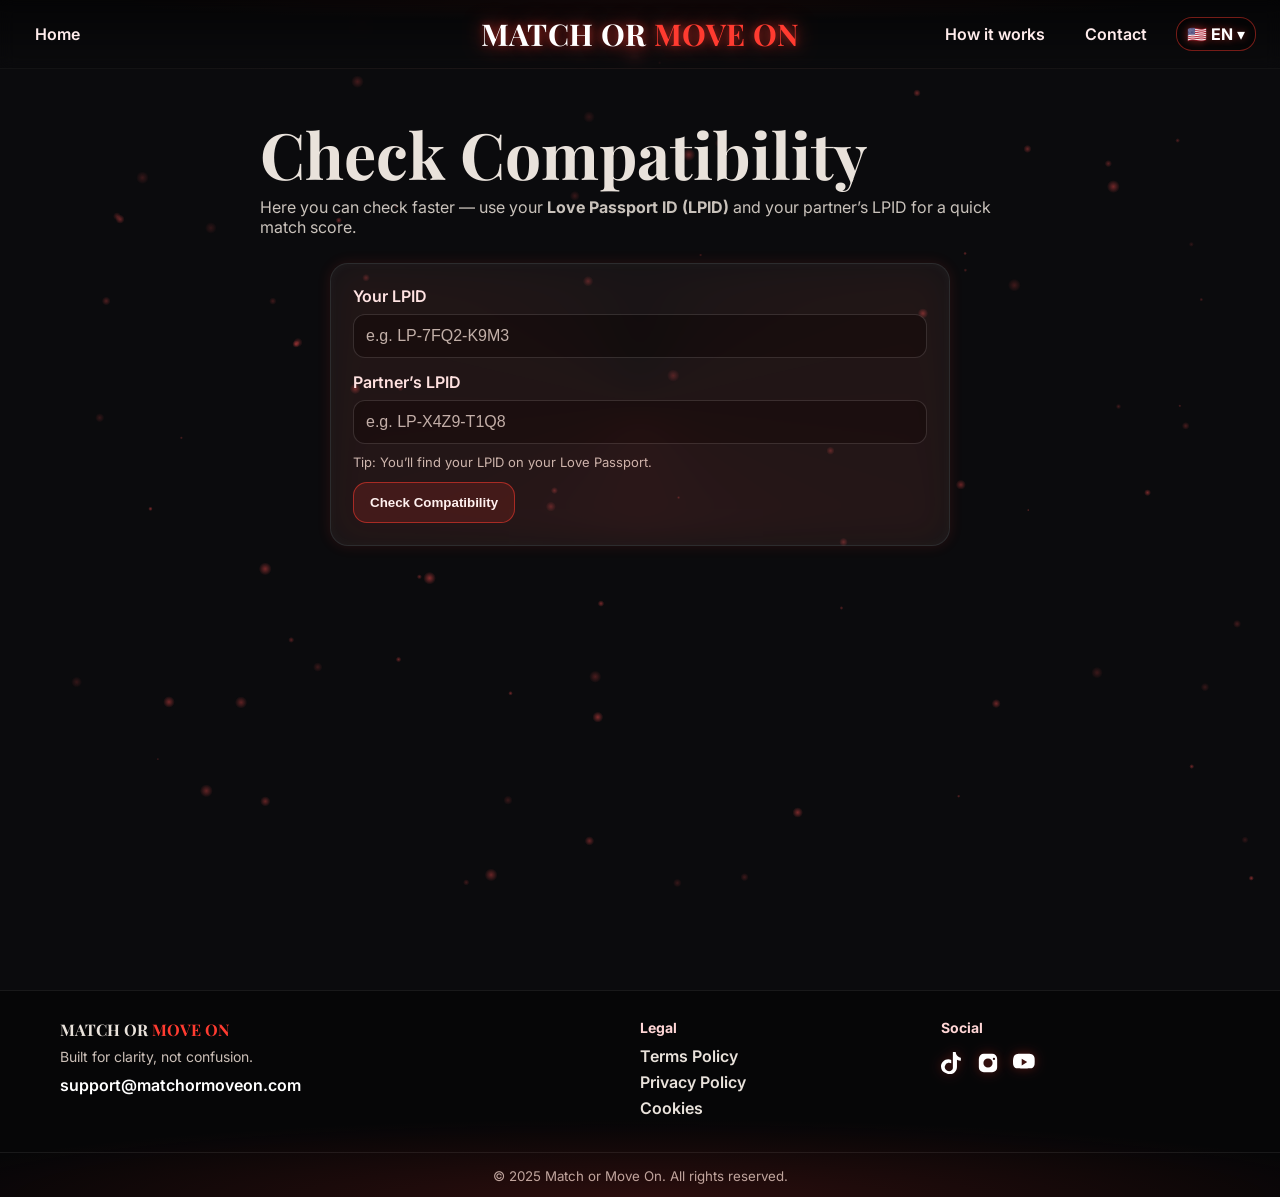
==== commit 60fc44cd: "compatibility.html" ====
--- a/compatibility.html
+++ b/compatibility.html
@@ -3,210 +3,205 @@
 <head>
   <meta charset="UTF-8"/>
   <meta name="viewport" content="width=device-width, initial-scale=1, maximum-scale=1, user-scalable=no">
-
   <title>Compatibility Test — Match or Move On</title>
 
-  <!-- Fonts -->
   <link rel="preconnect" href="https://fonts.gstatic.com" crossorigin>
   <link href="https://fonts.googleapis.com/css2?family=Inter:wght@400;600&family=Playfair+Display:wght@700&display=swap" rel="stylesheet">
 
-  <!-- MAIN CSS -->
+  <!-- ✅ Global styles -->
   <link rel="stylesheet" href="css/main.css">
+  <!-- ✅ Page-specific overrides -->
+  <link rel="stylesheet" href="css/compatibility.css">
 </head>
 
 <body>
-
-<!-- background sparkles -->
-<canvas id="sparks"></canvas>
-<div class="bg-float" id="hearts"></div>
-
-<!-- NAV -->
-<nav class="nav">
-  <div class="nav-left">
-    <a href="index.html">Home</a>
-  </div>
-
-  <div class="logo-neon">
-    MATCH OR <span class="accent">MOVE ON</span>
-  </div>
-
-  <div class="nav-right">
-    <a href="how-it-works.html">How it works</a>
-    <a href="contact.html">Contact</a>
-
-    <div class="lang" id="lang">
-      <div class="lang-current" id="langBtn">🇺🇸 EN ▾</div>
-      <div class="lang-menu" id="langMenu">
-        <a href="index-fr.html">🇫🇷 FR</a>
-        <a href="index-pt.html">🇵🇹 PT</a>
-        <a href="index-es.html">🇪🇸 ES</a>
+  <!-- background sparkles -->
+  <canvas id="sparks"></canvas>
+  <div class="bg-float" id="hearts"></div>
+
+  <!-- NAV -->
+  <nav class="nav">
+    <div class="nav-left"><a href="index.html">Home</a></div>
+
+    <div class="logo-neon">MATCH OR <span class="accent">MOVE ON</span></div>
+
+    <div class="nav-right">
+      <a href="how-it-works.html">How it works</a>
+      <a href="contact.html">Contact</a>
+
+      <div class="lang" id="lang">
+        <div class="lang-current" id="langBtn">🇺🇸 EN ▾</div>
+        <div class="lang-menu" id="langMenu">
+          <a href="index-fr.html">🇫🇷 FR</a>
+          <a href="index-pt.html">🇵🇹 PT</a>
+          <a href="index-es.html">🇪🇸 ES</a>
+        </div>
       </div>
     </div>
-  </div>
-</nav>
-
-<main class="wrap">
-  <section class="page">
-    <h1>Check Compatibility</h1>
-    <p class="lead">
-      Here you can check faster — use your <b>Love Passport ID (LPID)</b>
-      and your partner’s LPID for a quick match score.
-    </p>
-
-    <div class="compat-card">
-
-      <div class="field">
-        <label for="myID">Your LPID</label>
-        <input class="input" id="myID" placeholder="e.g. LP-7FQ2-K9M3" autocomplete="off">
-      </div>
-
-      <div class="field">
-        <label for="partnerID">Partner’s LPID</label>
-        <input class="input" id="partnerID" placeholder="e.g. LP-X4Z9-T1Q8" autocomplete="off">
-      </div>
-
-      <div class="hint">
-        Tip: You’ll find your LPID on your Love Passport.
-      </div>
-
-      <div class="actions">
-        <button class="btn" id="checkBtn">Check Compatibility</button>
-      </div>
-
-      <div id="result" class="result"></div>
-
+  </nav>
+
+  <main class="wrap wrap-compat">
+    <section class="page">
+      <h1>Check Compatibility</h1>
+      <p class="lead">
+        Here you can check faster — use your <b>Love Passport ID (LPID)</b> and your partner’s LPID for a quick match score.
+      </p>
+
+      <div class="compat-card">
+        <div class="field">
+          <label for="myID">Your LPID</label>
+          <input class="input" id="myID" placeholder="e.g. LP-7FQ2-K9M3" autocomplete="off">
+        </div>
+
+        <div class="field">
+          <label for="partnerID">Partner’s LPID</label>
+          <input class="input" id="partnerID" placeholder="e.g. LP-X4Z9-T1Q8" autocomplete="off">
+        </div>
+
+        <div class="hint">Tip: You’ll find your LPID on your Love Passport.</div>
+
+        <div class="actions">
+          <button class="btn" id="checkBtn">Check Compatibility</button>
+        </div>
+
+        <div id="result" class="result"></div>
+      </div>
+    </section>
+  </main>
+
+  <!-- FOOTER -->
+  <footer class="site-footer" id="footer">
+    <div class="f-wrap">
+      <div class="f-col brand">
+        <div class="brand-title">MATCH OR <span>MOVE ON</span></div>
+        <p class="tag">Built for clarity, not confusion.</p>
+        <a class="mail" href="mailto:support@matchormoveon.com">support@matchormoveon.com</a>
+      </div>
+
+      <nav class="f-col legal">
+        <h4>Legal</h4>
+        <a href="terms.html">Terms Policy</a>
+        <a href="privacy.html">Privacy Policy</a>
+        <a href="cookies.html">Cookies</a>
+      </nav>
+
+      <div class="f-col social">
+        <h4>Social</h4>
+        <div class="icons">
+          <a href="https://tiktok.com" aria-label="TikTok">
+            <svg xmlns="http://www.w3.org/2000/svg" width="22" height="22" fill="white" viewBox="0 0 24 24"><path d="M12.72 0h3.33c.1 1.56.7 3.04 1.7 4.2 1 1.18 2.4 1.93 3.9 2.07v3.39c-1.47-.05-2.94-.42-4.23-1.15v7.73c0 4.38-3.57 7.96-7.96 7.96-1.54 0-3.04-.46-4.33-1.31A7.96 7.96 0 0 1 0 15.96c0-4.39 3.57-7.96 7.96-7.96 1.1 0 2.2.24 3.21.68v3.68a4.57 4.57 0 0 0-3.21-.68 4.58 4.58 0 0 0-3.65 3.48 4.57 4.57 0 0 0 7.54 4.56c.69-.6 1.11-1.48 1.1-2.4V0Z"/></svg>
+          </a>
+          <a href="https://instagram.com" aria-label="Instagram">
+            <svg xmlns="http://www.w3.org/2000/svg" width="22" height="22" fill="white" viewBox="0 0 24 24"><path d="M7.5 2h9a5.5 5.5 0 0 1 5.5 5.5v9A5.5 5.5 0 0 1 16.5 22h-9A5.5 5.5 0 0 1 2 16.5v-9A5.5 5.5 0 0 1 7.5 2ZM12 7a5 5 0 1 0 0 10 5 5 0 0 0 0-10Zm6.5-.75a1.25 1.25 0 1 0 0 2.5 1.25 1.25 0 0 0 0-2.5Z"/></svg>
+          </a>
+          <a href="https://youtube.com" aria-label="YouTube">
+            <svg xmlns="http://www.w3.org/2000/svg" width="22" height="22" fill="white" viewBox="0 0 24 24"><path d="M23.5 6.2c-.2-1.2-.8-2.3-1.7-3-1-.8-2.2-.9-2.7-1C16.1 2 12 2 12 2s-4.1 0-7.1.2c-.5.1-1.7.2-2.7 1-1 .7-1.5 1.8-1.7 3C0 7.4 0 10 0 10s0 2.6.2 3.8c.2 1.2.8 2.3 1.7 3 1 .8 2.3.9 2.8 1C7.9 18 12 18 12 18s4.1 0 7.1-.2c.5-.1 1.7-.2 2.7-1 .9-.7 1.5-1.8 1.7-3 .2-1.2.2-3.8.2-3.8s0-2.6-.2-3.8zM9.5 14.6V7.4L15.5 11 9.5 14.6z"/></svg>
+          </a>
+        </div>
+      </div>
     </div>
-  </section>
-</main>
-
-<!-- FOOTER -->
-<footer class="site-footer" id="footer">
-  <div class="f-wrap">
-
-    <div class="f-col brand">
-      <div class="brand-title">
-        MATCH OR <span>MOVE ON</span>
-      </div>
-      <p class="tag">Built for clarity, not confusion.</p>
-      <a class="mail" href="mailto:support@matchormoveon.com">
-        support@matchormoveon.com
-      </a>
-    </div>
-
-    <nav class="f-col legal">
-      <h4>Legal</h4>
-      <a href="terms.html">Terms Policy</a>
-      <a href="privacy.html">Privacy Policy</a>
-      <a href="cookies.html">Cookies</a>
-    </nav>
-
-    <div class="f-col social">
-      <h4>Social</h4>
-      <div class="icons">
-        <a href="https://tiktok.com" aria-label="TikTok">TikTok</a>
-        <a href="https://instagram.com" aria-label="Instagram">Instagram</a>
-        <a href="https://youtube.com" aria-label="YouTube">YouTube</a>
-      </div>
-    </div>
-
-  </div>
-
-  <div class="f-bottom">
-    <small>© 2025 Match or Move On. All rights reserved.</small>
-  </div>
-</footer>
-
-<!-- FLOATING HEARTS -->
-<script>
-(function(){
-  const LAYER = document.getElementById('hearts');
-  if (!LAYER) return;
-
-  const HEART = encodeURIComponent(`<svg xmlns="http://www.w3.org/2000/svg" width="80" height="72" viewBox="0 0 40 36">
-    <defs>
-      <radialGradient id="hg" cx="50%" cy="40%" r="70%">
-        <stop offset="0%" stop-color="#ffd0d4"/>
-        <stop offset="45%" stop-color="#ff5252"/>
-        <stop offset="100%" stop-color="#7c1414"/>
-      </radialGradient>
-    </defs>
-    <path d="M20 34 C5 22,0 16,0 10 C0 5,4 2,8 2 C12 2,15 4,20 9 C25 4,28 2,32 2 C36 2,40 5,40 10 C40 16,35 22,20 34Z" fill="url(#hg)"/>
-  </svg>`);
-
-  const COUNT = 14;
-  for (let i = 0; i < COUNT; i++) {
-    const el = document.createElement('img');
-    el.src = `data:image/svg+xml;utf8,${HEART}`;
-    el.className = 'float-item';
-    el.style.left = Math.random() * 100 + 'vw';
-    LAYER.appendChild(el);
+
+    <div class="f-bottom"><small>© 2025 Match or Move On. All rights reserved.</small></div>
+  </footer>
+
+  <!-- FLOATING HEARTS -->
+  <script>
+  (function(){
+    const LAYER = document.getElementById('hearts');
+    if (!LAYER) return;
+
+    const HEART = encodeURIComponent(`<svg xmlns="http://www.w3.org/2000/svg" width="80" height="72" viewBox="0 0 40 36">
+      <defs>
+        <radialGradient id="hg" cx="50%" cy="40%" r="70%">
+          <stop offset="0%" stop-color="#ffd0d4"/>
+          <stop offset="45%" stop-color="#ff5252"/>
+          <stop offset="100%" stop-color="#7c1414"/>
+        </radialGradient>
+      </defs>
+      <g filter="drop-shadow(0 4px 10px rgba(255,80,80,.55))">
+        <path d="M20 34 C5 22,0 16,0 10 C0 5,4 2,8 2 C12 2,15 4,20 9 C25 4,28 2,32 2 C36 2,40 5,40 10 C40 16,35 22,20 34Z" fill="url(#hg)"/>
+        <ellipse cx="14" cy="10" rx="8" ry="4.5" fill="white" opacity=".22"/>
+      </g></svg>`);
+
+    const isM = matchMedia('(max-width:768px)').matches;
+    const COUNT = isM ? 12 : 18;
+    const MIN_W=22, MAX_W=64, MIN_T=18, MAX_T=28;
+
+    function spawn(svg){
+      const el = document.createElement('img');
+      el.src = `data:image/svg+xml;utf8,${svg}`;
+      el.className = 'float-item';
+      el.style.left = Math.random()*100 + 'vw';
+      el.style.setProperty('--w', (MIN_W + Math.random()*(MAX_W - MIN_W)) + 'px');
+      el.style.setProperty('--x', (Math.random()*80 - 40) + 'px');
+      el.style.setProperty('--t', (MIN_T + Math.random()*(MAX_T - MIN_T)) + 's');
+      el.style.setProperty('--r', (Math.random()*40 - 20) + 'deg');
+      el.style.setProperty('--rEnd', (200 + Math.random()*260) + 'deg');
+      el.style.setProperty('--spin', (14 + Math.random()*10) + 's');
+      el.style.animationDelay = (Math.random()*12).toFixed(2) + 's';
+      LAYER.appendChild(el);
+    }
+
+    for (let i = 0; i < COUNT; i++) spawn(HEART);
+  })();
+  </script>
+
+  <!-- SPARKLES -->
+  <script>
+  const s=document.getElementById('sparks'),ctx=s.getContext('2d');let W,H,PS;
+  function size(){W=s.width=innerWidth;H=s.height=innerHeight;
+    const n=Math.min(140,Math.floor(W*H/14000));
+    PS=Array.from({length:n},()=>({x:Math.random()*W,y:Math.random()*H,r:Math.random()*1.8+.4,a:Math.random()*6.28,s:Math.random()*.45+.12,o:Math.random()*.35+.15}));
   }
-})();
-</script>
-
-<!-- SPARKLES -->
-<script>
-const s = document.getElementById('sparks'),
-      ctx = s.getContext('2d');
-let W, H, PS;
-
-function size(){
-  W = s.width = innerWidth;
-  H = s.height = innerHeight;
-  PS = Array.from({length:120}, () => ({
-    x:Math.random()*W,
-    y:Math.random()*H,
-    r:Math.random()*1.6+0.4,
-    a:Math.random()*6.28,
-    s:Math.random()*0.4+0.1,
-    o:Math.random()*0.3+0.1
-  }));
-}
-
-function loop(){
-  ctx.clearRect(0,0,W,H);
-  for(const p of PS){
-    p.a += 0.002;
-    p.x += Math.cos(p.a)*p.s;
-    p.y += Math.sin(p.a)*p.s;
-    if(p.x<0)p.x=W;if(p.x>W)p.x=0;
-    if(p.y<0)p.y=H;if(p.y>H)p.y=0;
-    ctx.fillStyle = `rgba(255,80,80,${p.o})`;
-    ctx.beginPath();
-    ctx.arc(p.x,p.y,p.r,0,6.28);
-    ctx.fill();
+  function loop(){ctx.clearRect(0,0,W,H);
+    for(const p of PS){p.a+=.0028;p.x+=Math.cos(p.a)*p.s;p.y+=Math.sin(p.a)*p.s*.45;
+      if(p.x<-10)p.x=W+10;if(p.x>W+10)p.x=-10;if(p.y<-10)p.y=H+10;if(p.y>H+10)p.y=-10;
+      const g=ctx.createRadialGradient(p.x,p.y,0,p.x,p.y,p.r*3);
+      g.addColorStop(0,`rgba(255,80,80,${p.o})`);g.addColorStop(1,'rgba(255,80,80,0)');
+      ctx.fillStyle=g;ctx.beginPath();ctx.arc(p.x,p.y,p.r*3,0,6.28);ctx.fill();
+    }
+    requestAnimationFrame(loop);
   }
-  requestAnimationFrame(loop);
-}
-
-addEventListener('resize', size);
-size(); loop();
-</script>
-
-<!-- COMPAT JS -->
-<script>
-document.getElementById('checkBtn').addEventListener('click', ()=>{
-  const myID = document.getElementById('myID').value.trim();
-  const partnerID = document.getElementById('partnerID').value.trim();
-  const box = document.getElementById('result');
-
-  if (!myID || !partnerID) {
-    box.style.display = 'block';
-    box.textContent = '⚠️ Please enter both LPIDs.';
-    return;
-  }
-
-  const score = Math.floor(Math.random()*41) + 60;
-  box.style.display = 'block';
-  box.innerHTML = `
-    <div class="score">${score}% match</div>
-    <div class="cta-mini">
-      Want the full compatibility breakdown?<br>
-      <strong>Unlock for $3.99</strong>
-    </div>
-  `;
-});
-</script>
+  addEventListener('resize',size);size();loop();
+  </script>
+
+  <!-- COMPAT JS (MVP: score simulé — inchangé) -->
+  <script>
+  document.getElementById('checkBtn').addEventListener('click', ()=>{
+    const myID=document.getElementById('myID').value.trim();
+    const partnerID=document.getElementById('partnerID').value.trim();
+    const box=document.getElementById('result');
+
+    if(!myID || !partnerID){
+      box.style.display='block';
+      box.innerHTML='⚠️ Please enter both LPIDs.';
+      return;
+    }
+
+    const score=Math.floor(Math.random()*41)+60; // 60–100
+    box.style.display='block';
+    box.innerHTML = `
+      <div class="score">${score}% match</div>
+      <div class="cta-mini" style="margin-top:10px">
+        Want to know why it’s ${score}%?<br>
+        Discover the strengths and the challenges of your match.<br>
+        <strong>Unlock full report for $4.99</strong>.
+      </div>
+    `;
+  });
+  </script>
+
+  <!-- language dropdown -->
+  <script>
+  (function(){
+    const lang=document.getElementById('lang'), btn=document.getElementById('langBtn'), menu=document.getElementById('langMenu');
+    if(!lang||!btn||!menu) return;
+    function close(){ lang.classList.remove('open'); btn.setAttribute('aria-expanded','false'); }
+    btn.addEventListener('click', (e)=>{ e.stopPropagation(); lang.classList.toggle('open'); btn.setAttribute('aria-expanded',lang.classList.contains('open')); });
+    document.addEventListener('click', close);
+    document.addEventListener('keydown', (e)=>{ if(e.key==='Escape') close(); });
+  })();
+  </script>
 
 </body>
 </html>
--- a/css/compatibility.css
+++ b/css/compatibility.css
@@ -0,0 +1,99 @@
+/* ✅ Compatibility page overrides (keeps main.css intact) */
+
+.wrap.wrap-compat{
+  align-items:flex-start;
+  justify-content:center;
+  padding:120px 20px 92px;
+}
+
+.page{max-width:min(1200px,94vw)}
+.page h1{
+  font-family:"Playfair Display",serif;
+  font-size:clamp(34px,5.6vw,64px);
+  line-height:1.05;
+  margin:0 0 10px;
+}
+.lead{color:var(--muted);margin:6px 0 26px;max-width:760px}
+
+/* compatibility card */
+.compat-card{
+  position:relative;
+  background:var(--glass);
+  border:1px solid rgba(255,255,255,.10);
+  border-radius:18px;
+  padding:22px;
+  box-shadow:0 0 14px rgba(255,59,48,.12), inset 0 0 12px rgba(255,255,255,.04);
+  overflow:hidden;
+  max-width:620px;
+  margin:0 auto;
+}
+.compat-card::before{
+  content:"";
+  position:absolute;
+  inset:-2px;
+  border-radius:20px;
+  background:conic-gradient(from 180deg, rgba(255,59,48,.55), rgba(255,59,48,.15), rgba(255,59,48,.55));
+  filter:blur(18px);
+  opacity:.18;
+  pointer-events:none;
+}
+
+.field{display:grid;gap:8px;margin-bottom:14px}
+.field label{font-weight:600;color:#ffecec}
+
+.input{
+  width:100%;
+  padding:12px 12px;
+  border-radius:12px;
+  border:1px solid rgba(255,255,255,.14);
+  background:rgba(0,0,0,.35);
+  color:#fff;
+  outline:none;
+  transition:border-color .15s ease, box-shadow .15s ease, background .15s ease;
+  font-size:16px;
+}
+.input::placeholder{color:#bfb7b0}
+.input:focus{
+  border-color:rgba(255,59,48,.65);
+  box-shadow:0 0 0 3px rgba(255,59,48,.18), 0 8px 24px rgba(255,59,48,.18) inset;
+  background:rgba(0,0,0,.45);
+}
+
+.hint{font-size:13px;color:#cbbfb7;margin:-4px 0 12px}
+.actions{display:flex;gap:10px;align-items:center;flex-wrap:wrap}
+.btn{
+  display:inline-block;
+  text-decoration:none;
+  color:#fff;
+  font-weight:700;
+  border-radius:14px;
+  padding:12px 16px;
+  border:1px solid rgba(255,59,48,.55);
+  background:rgba(255,59,48,.14);
+  cursor:pointer;
+}
+.btn:hover{background:rgba(255,59,48,.20)}
+
+.result{
+  margin-top:16px;
+  border-radius:14px;
+  padding:16px;
+  background:rgba(255,59,48,.10);
+  box-shadow:inset 0 0 10px rgba(255,59,48,.22);
+  display:none;
+  text-align:center;
+}
+.score{
+  font-size:26px;
+  font-weight:800;
+  color:#fff;
+  text-shadow:0 0 12px rgba(255,59,48,.55);
+}
+.cta-mini{font-size:14px;color:#e8ddd5;margin-top:8px}
+
+/* mobile */
+@media (max-width:768px){
+  .page{max-width:94vw}
+  .wrap.wrap-compat{padding-top:112px}
+  .compat-card{max-width:100%}
+}
